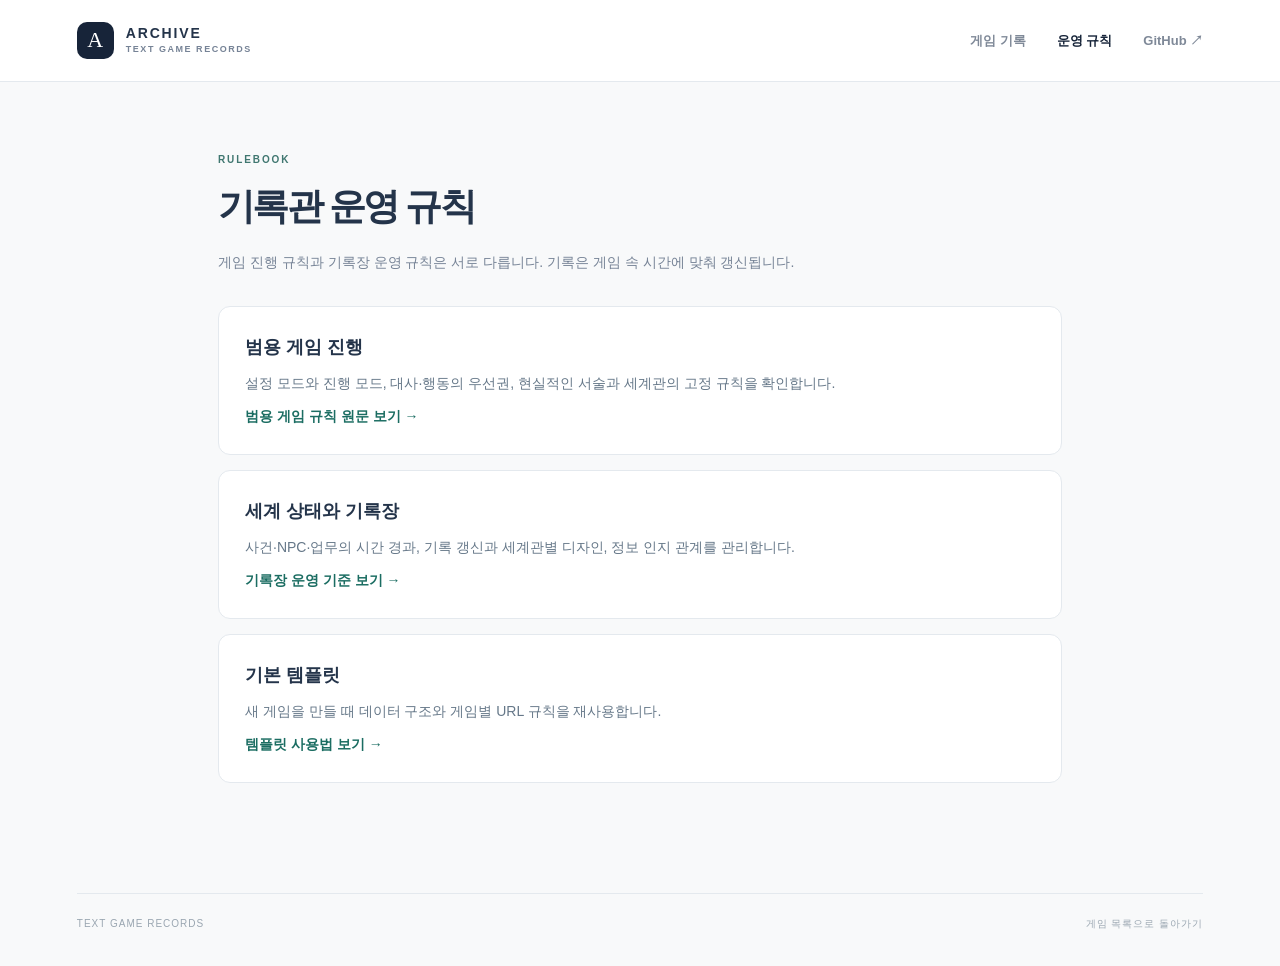
==== rules/index.html @ 8d247412 "Add archive page: rules/index.html" ====
<!doctype html><html lang="ko"><head><meta charset="utf-8"><meta name="viewport" content="width=device-width,initial-scale=1"><title>운영 규칙 | Text Game Records</title><link rel="stylesheet" href="../assets/site.css"></head><body data-page="rules"><div class="site-shell"><header class="site-header"><a class="brand" href="../index.html"><span class="brand-mark">A</span><span><b>ARCHIVE</b><small>TEXT GAME RECORDS</small></span></a><nav class="top-nav"><a href="../index.html">게임 기록</a><a class="active" href="./index.html">운영 규칙</a><a href="https://github.com/tutle0123/text-game-records">GitHub ↗</a></nav></header><main class="rules-main"><span class="section-overline">RULEBOOK</span><h1>기록관 운영 규칙</h1><p class="lede">게임 진행 규칙과 기록장 운영 규칙은 서로 다릅니다. 기록은 게임 속 시간에 맞춰 갱신됩니다.</p><div class="rule-grid"><section class="rule-card"><h2>범용 게임 진행</h2><p>설정 모드와 진행 모드, 대사·행동의 우선권, 현실적인 서술과 세계관의 고정 규칙을 확인합니다.</p><a href="./game-rules.md">범용 게임 규칙 원문 보기 →</a></section><section class="rule-card"><h2>세계 상태와 기록장</h2><p>사건·NPC·업무의 시간 경과, 기록 갱신과 세계관별 디자인, 정보 인지 관계를 관리합니다.</p><a href="./record-system.md">기록장 운영 기준 보기 →</a></section><section class="rule-card"><h2>기본 템플릿</h2><p>새 게임을 만들 때 데이터 구조와 게임별 URL 규칙을 재사용합니다.</p><a href="../templates/README.md">템플릿 사용법 보기 →</a></section></div></main><footer class="site-footer"><span>TEXT GAME RECORDS</span><a href="../index.html">게임 목록으로 돌아가기</a></footer></div></body></html>
---- assets/site.css ----
:root{--navy:#172439;--text:#24344a;--muted:#768396;--line:#e4e9ee;--bg:#f7f8fa;--white:#fff;--accent:#276a64;--sans:"Pretendard","Noto Sans KR","Apple SD Gothic Neo","Malgun Gothic",sans-serif}
*{box-sizing:border-box}html{scroll-behavior:smooth}body{margin:0;font-family:var(--sans);font-size:14px;line-height:1.65;color:var(--text);background:var(--bg);-webkit-font-smoothing:antialiased}a{color:inherit;text-decoration:none}button,input,select{font:inherit}button{cursor:pointer}button:focus-visible,a:focus-visible,input:focus-visible,select:focus-visible,summary:focus-visible{outline:3px solid #74b4a8;outline-offset:3px}
.site-shell{max-width:1440px;margin:auto}.site-header{height:82px;padding:0 clamp(22px,6vw,88px);display:flex;align-items:center;justify-content:space-between;border-bottom:1px solid var(--line);background:white}.brand{display:flex;align-items:center;gap:12px}.brand-mark{display:grid;place-items:center;width:37px;height:37px;border-radius:10px;background:var(--navy);color:#fff;font-family:Georgia,serif;font-size:22px}.brand b{display:block;letter-spacing:.13em;font-size:14px;line-height:1.3}.brand small{display:block;font-size:9px;color:var(--muted);letter-spacing:.17em;font-weight:650}.top-nav{display:flex;align-items:center;gap:31px}.top-nav a{font-size:13px;font-weight:650;color:#7f8998}.top-nav a.active,.top-nav a:hover{color:var(--navy)}
.library{padding:36px clamp(22px,6vw,88px) 85px}.hero{background:#eaf0f3;border-radius:19px;min-height:310px;padding:48px 54px;position:relative;overflow:hidden}.hero-tag,.section-overline{font-size:10px;font-weight:800;letter-spacing:.19em;color:#407770}.tag-dot{display:inline-block;width:7px;height:7px;background:#478678;border-radius:50%;margin-right:8px}.hero h1{font-size:clamp(32px,3.9vw,53px);letter-spacing:-.07em;line-height:1.25;margin:17px 0 14px;font-weight:780}.hero h1 em{color:#597c83;font-style:normal}.hero p{max-width:530px;color:#6a7b89;line-height:1.85;margin:0}.hero-stat{margin-top:26px;display:flex;gap:37px}.hero-stat div{display:flex;align-items:baseline;gap:7px}.hero-stat strong{font-size:22px;color:#21384a}.hero-stat span{font-size:12px;color:#758897}.hero-art{position:absolute;right:7%;top:-26px;width:260px;height:350px;border-radius:140px 140px 0 0;background:linear-gradient(150deg,#273f50,#466675);box-shadow:22px 15px 0 #d8e4e8;transform:rotate(9deg);display:flex;flex-direction:column;justify-content:space-between;padding:70px 36px 52px;color:#c6d6d5;opacity:.95}.hero-art>span:first-child{font:18px Georgia,serif;letter-spacing:.18em}.hero-art>span:nth-child(2){font:bold 39px/1.1 Georgia,serif;letter-spacing:.04em}.hero-art i{height:1px;width:100%;background:#91acb0}
.archive-section{padding-top:60px}.section-top{display:flex;justify-content:space-between;align-items:end;gap:20px}.section-top h2,.bottom-guide h2{font-size:clamp(23px,2.4vw,33px);letter-spacing:-.06em;margin:5px 0 5px}.section-top p{color:var(--muted);margin:0}.collection-count{font-size:12px;color:#76818d}.search-row{display:flex;gap:12px;margin:25px 0 17px}.search-control{flex:1;border:1px solid var(--line);background:white;border-radius:11px;display:flex;align-items:center;gap:12px;padding:0 17px}.search-control span{font-size:26px;color:#9aa8b2;line-height:1}.search-control input{border:0;background:transparent;outline:0;width:100%;min-height:48px;color:var(--text)}.search-row select{background:#fff;border:1px solid var(--line);border-radius:11px;padding:0 17px;color:#576679;min-width:143px}
.world-filters{display:flex;gap:8px;flex-wrap:wrap;margin:16px 0 23px}.filter-btn{border:1px solid var(--line);border-radius:18px;background:white;color:#637182;padding:7px 15px;font-size:12px;font-weight:650}.filter-btn.active{background:var(--navy);border-color:var(--navy);color:white}.world-list{display:grid;gap:20px}.world-group{background:white;border:1px solid var(--line);border-radius:16px;overflow:hidden;box-shadow:0 8px 25px rgba(30,46,61,.025)}.world-heading{display:flex;gap:15px;align-items:center;padding:23px 25px;border-bottom:1px solid #eff1f4}.world-icon{width:50px;height:50px;flex:none;border-radius:12px;background:#e8ece8;color:#405a4c;display:grid;place-items:center;font-size:22px}.world-heading h3{font-size:18px;letter-spacing:-.035em;margin:0}.world-heading p{font-size:12px;color:var(--muted);margin:2px 0 0}.world-badge{margin-left:auto;color:#8b9aa7;font-size:11px}.games-grid{padding:18px;display:grid;grid-template-columns:repeat(2,minmax(0,1fr));gap:13px}.game-card{border:1px solid var(--line);border-radius:12px;padding:20px 20px 16px;display:flex;flex-direction:column;gap:13px;min-height:170px;transition:transform .18s,border-color .18s,box-shadow .18s;background:#fff}.game-card:hover{border-color:#9bb9b1;transform:translateY(-2px);box-shadow:0 10px 30px rgba(30,50,48,.08)}.card-upper{display:flex;justify-content:space-between;align-items:center;gap:8px}.serial{font-size:10px;letter-spacing:.12em;color:#9aa7b5;font-weight:800}.status{font-size:10px;color:#306d5b;background:#e9f4ef;border-radius:18px;padding:3px 10px;font-weight:700}.status.done{color:#5c6775;background:#edf0f4}.game-card h4{font-size:17px;letter-spacing:-.04em;margin:0}.game-card p{font-size:12px;color:#738293;margin:3px 0 0}.card-foot{margin-top:auto;border-top:1px solid #f0f2f3;padding-top:12px;display:flex;justify-content:space-between;gap:8px;font-size:11px;color:#8897a5}.card-foot b{color:#477467}.empty-state{background:white;border:1px dashed #cdd6df;color:#8291a0;border-radius:13px;padding:38px;text-align:center}
.bottom-guide{margin-top:64px;padding:35px 38px;border-radius:16px;background:#e9efed;display:grid;grid-template-columns:1.15fr 1fr;gap:10px 45px}.bottom-guide h2{font-size:25px}.bottom-guide p{margin:26px 0 0;color:#697d79}.bottom-guide a{grid-column:2;font-size:12px;font-weight:700;color:#22695d}.site-footer{margin:0 clamp(22px,6vw,88px);border-top:1px solid var(--line);padding:22px 0 34px;display:flex;justify-content:space-between;font-size:10px;color:#9aa6b1;letter-spacing:.1em}
body[data-page=rules]{background:#f8f9fa}.rules-main{max-width:900px;padding:65px 28px 110px;margin:auto}.rules-main h1{font-size:37px;letter-spacing:-.07em;margin:6px 0}.rules-main .lede{color:var(--muted);margin-bottom:32px}.rule-grid{display:grid;gap:15px}.rule-card{background:white;border:1px solid var(--line);border-radius:12px;padding:26px}.rule-card h2{font-size:18px;margin:0 0 9px}.rule-card p{color:#667889;margin:0 0 10px}.rule-card a{color:#1b6d62;font-weight:700}
body[data-page=game]{background:#d9d7ce;color:#30372d}.dossier-shell{min-height:100vh}.dossier-topbar{height:71px;background:#1c2a28;color:#e9eadd;padding:0 clamp(20px,5vw,76px);display:flex;align-items:center;justify-content:space-between;gap:16px}.dossier-topbar .back{font-size:12px;font-weight:650;color:#d6ded4}.dossier-topbar .doc-no{font-size:10px;letter-spacing:.16em;color:#acb9a9}.dossier-area{max-width:1220px;margin:0 auto;padding:40px 24px 90px;display:grid;grid-template-columns:220px minmax(0,1fr);gap:25px}.dossier-side{position:sticky;top:25px;align-self:start;background:#26362f;color:#f0eee3;border-radius:4px;padding:29px 19px;box-shadow:0 12px 30px #2229}.seal{border:1px solid #6f8a71;width:64px;height:64px;border-radius:50%;display:grid;place-items:center;margin-bottom:19px;font-size:24px;color:#b5c3a9;font-family:Georgia,serif}.dossier-side h2{font-size:13px;letter-spacing:.05em;margin:0 0 4px}.dossier-side p{font-size:10px;letter-spacing:.14em;color:#a4b4a5;margin:0 0 22px}.dossier-nav{display:grid;gap:5px}.dossier-nav a{font-size:12px;padding:10px 12px;color:#cad3c9;border-radius:3px}.dossier-nav a:hover,.dossier-nav a.active{background:#435546;color:white}.dossier-side-foot{margin-top:24px;border-top:1px solid #536254;padding-top:20px;color:#aebcb0;font-size:10px;line-height:1.9}
.dossier-paper{background:#f4efdf;border:1px solid #d4cbb8;box-shadow:0 20px 45px #3b352829;padding:clamp(25px,4.5vw,55px);min-width:0}.dossier-header{display:flex;justify-content:space-between;align-items:start;gap:20px;padding-bottom:23px;border-bottom:3px double #b9ae98}.dossier-eyebrow{font-size:11px;color:#6e7661;letter-spacing:.11em;font-weight:800}.dossier-header h1{font-size:clamp(29px,3.8vw,43px);line-height:1.32;letter-spacing:-.07em;margin:9px 0}.dossier-header p{margin:0;font-size:13px;color:#6c7365}.stamp{border:3px double #a74d45;color:#a74d45;transform:rotate(-9deg);font-size:15px;font-weight:900;letter-spacing:.14em;padding:9px 12px;white-space:nowrap;margin:24px 5px 0 0}.dossier-sub{display:flex;gap:12px;justify-content:space-between;flex-wrap:wrap;padding:18px 0;font-size:11px;color:#747664;border-bottom:1px solid #c9c0aa}.dossier-section{padding-top:32px;scroll-margin-top:20px}.dossier-section h2{margin:0 0 15px;display:flex;align-items:center;gap:10px;font-size:21px;letter-spacing:-.045em}.dossier-section h2:before{content:"";display:block;width:5px;height:19px;background:#82584d}.dossier-section .desc{font-size:12px;color:#777968;margin-top:-10px;margin-bottom:17px}.brief{background:#e8e0cd;border-left:3px solid #536954;padding:23px 25px}.brief .scene-title{font-size:18px;font-weight:800;margin:3px 0 8px}.brief p{margin:5px 0;white-space:pre-line}.facts-grid{display:grid;grid-template-columns:repeat(2,1fr);gap:11px}.fact-card,.person-card,.case-card,.record-entry{border:1px solid #d6cdbc;background:#faf6e9;padding:16px 18px}.fact-label{display:block;font-size:10px;color:#8e8b7a;letter-spacing:.08em;margin-bottom:5px;font-weight:750}.fact-value{font-size:13px;white-space:pre-line}.person-grid{display:grid;grid-template-columns:repeat(2,1fr);gap:11px}.person-card h3{margin:0 0 4px;font-size:15px}.person-card small{color:#777667}.person-card p{color:#4d5449;font-size:12px;margin:10px 0 0}.case-stack,.timeline{display:grid;gap:10px}.case-card{display:grid;gap:8px}.case-card .case-head{display:flex;justify-content:space-between;gap:12px;align-items:start}.case-card strong{font-size:14px}.case-card .pill{font-size:10px;border:1px solid #aa967b;padding:2px 7px;color:#796a58;white-space:nowrap}.case-card p{margin:0;font-size:12px}.case-card small{font-size:11px;color:#7a7c6c}.record-entry{display:flex;gap:17px}.record-entry time{min-width:110px;font-size:11px;color:#7c806e;font-weight:750}.record-entry h3{font-size:13px;margin:0 0 5px}.record-entry p{font-size:12px;color:#5b6153;margin:0;white-space:pre-line}.dossier-empty{font-size:12px;color:#7a806e;background:#eae4d3;padding:15px}.secret-details{border:1px solid #bbac94;background:#e9e0cd}.secret-details summary{cursor:pointer;padding:17px 19px;font-weight:750;font-size:13px}.secret-details[open] summary{border-bottom:1px solid #cabca6}.secret-body{padding:15px 19px;font-size:12px;white-space:pre-line;color:#596052}.dossier-footer{margin-top:46px;border-top:1px solid #bfb5a0;padding-top:16px;display:flex;justify-content:space-between;color:#888775;font-size:10px}.dossier-link{color:#4a6b5c;text-decoration:underline}
@media(max-width:900px){.hero-art{right:-78px;opacity:.24}.dossier-area{grid-template-columns:1fr;padding:20px 15px 60px}.dossier-side{position:static;display:flex;flex-wrap:wrap;align-items:center;gap:12px;padding:15px}.dossier-side .seal,.dossier-side h2,.dossier-side p,.dossier-side-foot{display:none}.dossier-nav{display:flex;overflow:auto;gap:3px;width:100%}.dossier-nav a{white-space:nowrap}.bottom-guide{grid-template-columns:1fr}.bottom-guide p{margin:0}.bottom-guide a{grid-column:1}}
@media(max-width:640px){.site-header{height:67px}.top-nav{gap:14px}.top-nav a{font-size:11px}.top-nav a:last-child{display:none}.hero{padding:34px 23px;min-height:300px}.hero p{font-size:13px}.hero-stat{gap:20px}.library{padding-top:22px}.archive-section{padding-top:44px}.search-row{flex-wrap:wrap}.search-row select{width:100%;min-height:44px}.section-top{align-items:start}.games-grid,.facts-grid,.person-grid{grid-template-columns:1fr}.world-heading{padding:17px}.world-badge{display:none}.games-grid{padding:12px}.dossier-paper{padding:23px 18px}.dossier-header{flex-wrap:wrap}.stamp{margin:0;font-size:12px}.record-entry{display:block}.record-entry time{display:block;margin-bottom:6px}.site-footer{display:block}.site-footer span{display:block;margin:4px 0}}
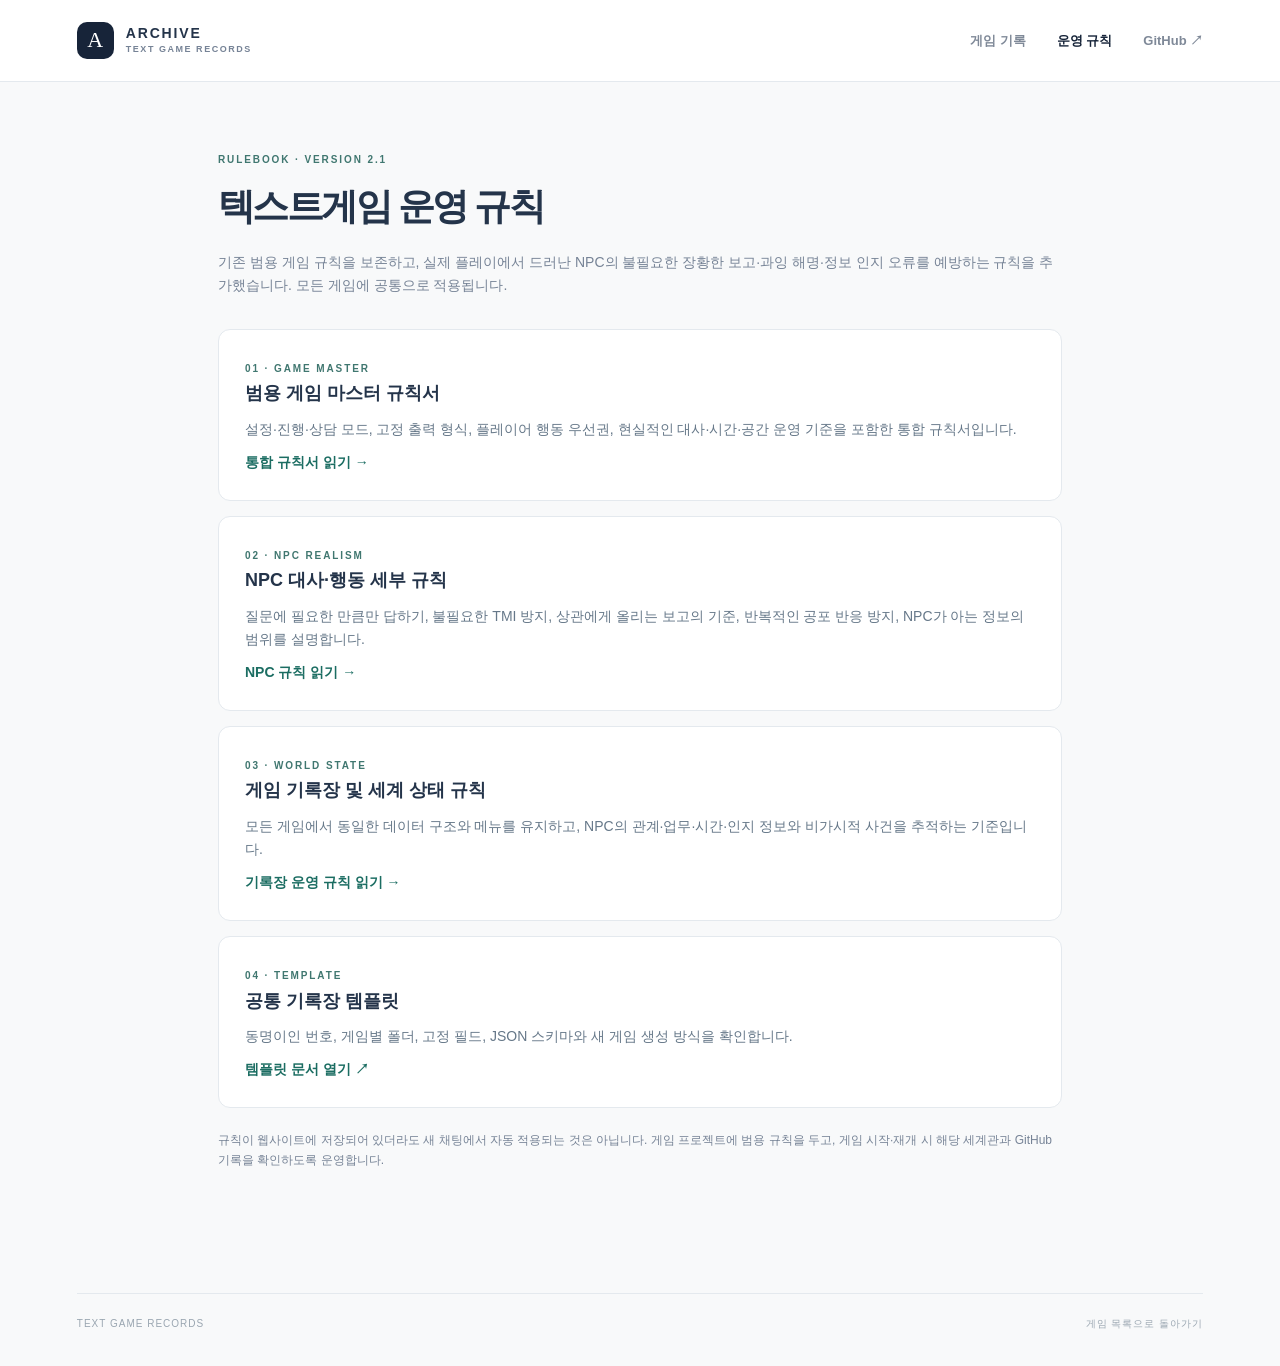
==== commit 74f68ca6: "Publish complete master, NPC realism, and record-system rulebooks on archive site" ====
--- a/rules/index.html
+++ b/rules/index.html
@@ -1 +1 @@
-<!doctype html><html lang="ko"><head><meta charset="utf-8"><meta name="viewport" content="width=device-width,initial-scale=1"><title>운영 규칙 | Text Game Records</title><link rel="stylesheet" href="../assets/site.css"></head><body data-page="rules"><div class="site-shell"><header class="site-header"><a class="brand" href="../index.html"><span class="brand-mark">A</span><span><b>ARCHIVE</b><small>TEXT GAME RECORDS</small></span></a><nav class="top-nav"><a href="../index.html">게임 기록</a><a class="active" href="./index.html">운영 규칙</a><a href="https://github.com/tutle0123/text-game-records">GitHub ↗</a></nav></header><main class="rules-main"><span class="section-overline">RULEBOOK</span><h1>기록관 운영 규칙</h1><p class="lede">게임 진행 규칙과 기록장 운영 규칙은 서로 다릅니다. 기록은 게임 속 시간에 맞춰 갱신됩니다.</p><div class="rule-grid"><section class="rule-card"><h2>범용 게임 진행</h2><p>설정 모드와 진행 모드, 대사·행동의 우선권, 현실적인 서술과 세계관의 고정 규칙을 확인합니다.</p><a href="./game-rules.md">범용 게임 규칙 원문 보기 →</a></section><section class="rule-card"><h2>세계 상태와 기록장</h2><p>사건·NPC·업무의 시간 경과, 기록 갱신과 세계관별 디자인, 정보 인지 관계를 관리합니다.</p><a href="./record-system.md">기록장 운영 기준 보기 →</a></section><section class="rule-card"><h2>기본 템플릿</h2><p>새 게임을 만들 때 데이터 구조와 게임별 URL 규칙을 재사용합니다.</p><a href="../templates/README.md">템플릿 사용법 보기 →</a></section></div></main><footer class="site-footer"><span>TEXT GAME RECORDS</span><a href="../index.html">게임 목록으로 돌아가기</a></footer></div></body></html>+<!doctype html><html lang="ko"><head><meta charset="utf-8"><meta name="viewport" content="width=device-width,initial-scale=1"><title>운영 규칙 | Text Game Records</title><link rel="stylesheet" href="../assets/site.css"></head><body data-page="rules"><div class="site-shell"><header class="site-header"><a class="brand" href="../index.html"><span class="brand-mark">A</span><span><b>ARCHIVE</b><small>TEXT GAME RECORDS</small></span></a><nav class="top-nav"><a href="../index.html">게임 기록</a><a class="active" href="./index.html">운영 규칙</a><a href="https://github.com/tutle0123/text-game-records" target="_blank" rel="noopener noreferrer">GitHub ↗</a></nav></header><main class="rules-main"><span class="section-overline">RULEBOOK · VERSION 2.1</span><h1>텍스트게임 운영 규칙</h1><p class="lede">기존 범용 게임 규칙을 보존하고, 실제 플레이에서 드러난 NPC의 불필요한 장황한 보고·과잉 해명·정보 인지 오류를 예방하는 규칙을 추가했습니다. 모든 게임에 공통으로 적용됩니다.</p><div class="rule-grid"><section class="rule-card"><span class="section-overline">01 · GAME MASTER</span><h2>범용 게임 마스터 규칙서</h2><p>설정·진행·상담 모드, 고정 출력 형식, 플레이어 행동 우선권, 현실적인 대사·시간·공간 운영 기준을 포함한 통합 규칙서입니다.</p><a href="./reader.html?doc=game-rules">통합 규칙서 읽기 →</a></section><section class="rule-card"><span class="section-overline">02 · NPC REALISM</span><h2>NPC 대사·행동 세부 규칙</h2><p>질문에 필요한 만큼만 답하기, 불필요한 TMI 방지, 상관에게 올리는 보고의 기준, 반복적인 공포 반응 방지, NPC가 아는 정보의 범위를 설명합니다.</p><a href="./reader.html?doc=npc-interaction">NPC 규칙 읽기 →</a></section><section class="rule-card"><span class="section-overline">03 · WORLD STATE</span><h2>게임 기록장 및 세계 상태 규칙</h2><p>모든 게임에서 동일한 데이터 구조와 메뉴를 유지하고, NPC의 관계·업무·시간·인지 정보와 비가시적 사건을 추적하는 기준입니다.</p><a href="./reader.html?doc=record-system">기록장 운영 규칙 읽기 →</a></section><section class="rule-card"><span class="section-overline">04 · TEMPLATE</span><h2>공통 기록장 템플릿</h2><p>동명이인 번호, 게임별 폴더, 고정 필드, JSON 스키마와 새 게임 생성 방식을 확인합니다.</p><a href="https://github.com/tutle0123/text-game-records/blob/main/templates/README.md" target="_blank" rel="noopener noreferrer">템플릿 문서 열기 ↗</a></section></div><p style="margin-top:23px;color:#768396;font-size:12px">규칙이 웹사이트에 저장되어 있더라도 새 채팅에서 자동 적용되는 것은 아닙니다. 게임 프로젝트에 범용 규칙을 두고, 게임 시작·재개 시 해당 세계관과 GitHub 기록을 확인하도록 운영합니다.</p></main><footer class="site-footer"><span>TEXT GAME RECORDS</span><a href="../index.html">게임 목록으로 돌아가기</a></footer></div></body></html>
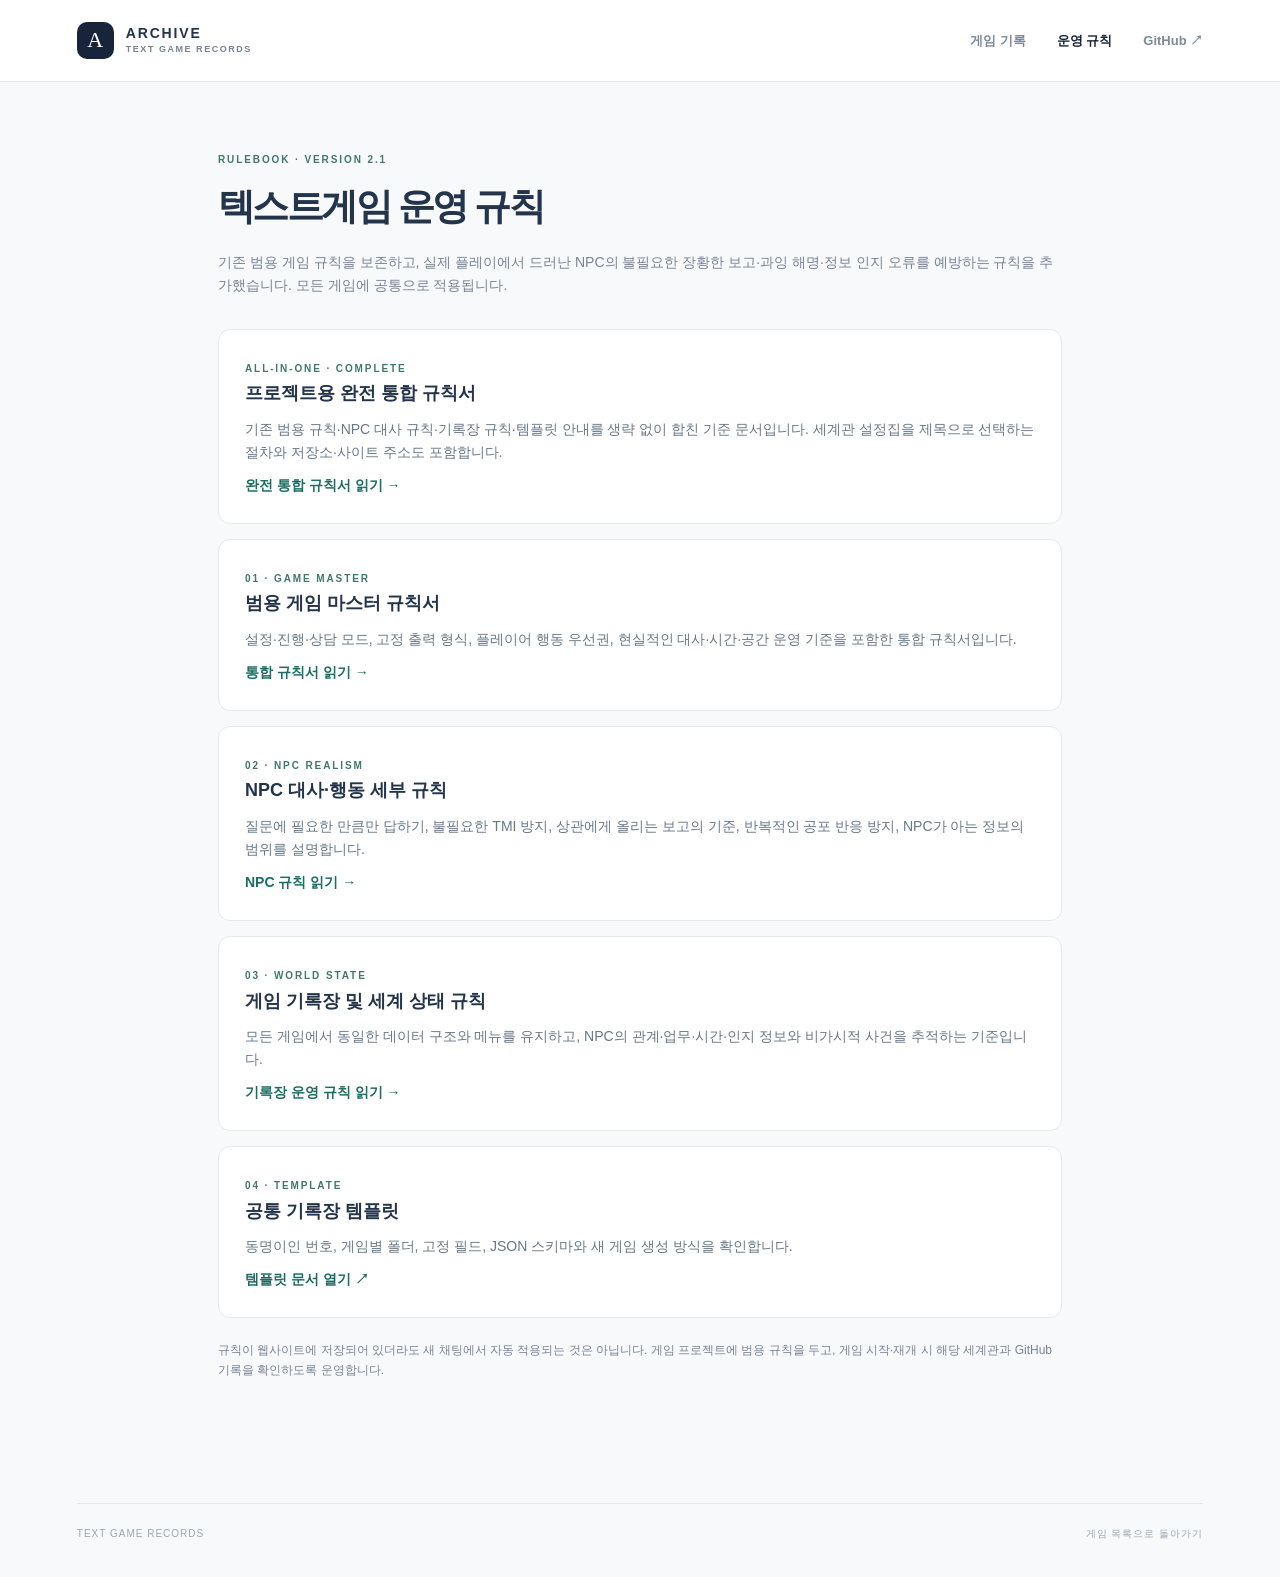
==== commit 21dc697b: "Feature one-file integrated rulebook on rules homepage" ====
--- a/rules/index.html
+++ b/rules/index.html
@@ -1 +1 @@
-<!doctype html><html lang="ko"><head><meta charset="utf-8"><meta name="viewport" content="width=device-width,initial-scale=1"><title>운영 규칙 | Text Game Records</title><link rel="stylesheet" href="../assets/site.css"></head><body data-page="rules"><div class="site-shell"><header class="site-header"><a class="brand" href="../index.html"><span class="brand-mark">A</span><span><b>ARCHIVE</b><small>TEXT GAME RECORDS</small></span></a><nav class="top-nav"><a href="../index.html">게임 기록</a><a class="active" href="./index.html">운영 규칙</a><a href="https://github.com/tutle0123/text-game-records" target="_blank" rel="noopener noreferrer">GitHub ↗</a></nav></header><main class="rules-main"><span class="section-overline">RULEBOOK · VERSION 2.1</span><h1>텍스트게임 운영 규칙</h1><p class="lede">기존 범용 게임 규칙을 보존하고, 실제 플레이에서 드러난 NPC의 불필요한 장황한 보고·과잉 해명·정보 인지 오류를 예방하는 규칙을 추가했습니다. 모든 게임에 공통으로 적용됩니다.</p><div class="rule-grid"><section class="rule-card"><span class="section-overline">01 · GAME MASTER</span><h2>범용 게임 마스터 규칙서</h2><p>설정·진행·상담 모드, 고정 출력 형식, 플레이어 행동 우선권, 현실적인 대사·시간·공간 운영 기준을 포함한 통합 규칙서입니다.</p><a href="./reader.html?doc=game-rules">통합 규칙서 읽기 →</a></section><section class="rule-card"><span class="section-overline">02 · NPC REALISM</span><h2>NPC 대사·행동 세부 규칙</h2><p>질문에 필요한 만큼만 답하기, 불필요한 TMI 방지, 상관에게 올리는 보고의 기준, 반복적인 공포 반응 방지, NPC가 아는 정보의 범위를 설명합니다.</p><a href="./reader.html?doc=npc-interaction">NPC 규칙 읽기 →</a></section><section class="rule-card"><span class="section-overline">03 · WORLD STATE</span><h2>게임 기록장 및 세계 상태 규칙</h2><p>모든 게임에서 동일한 데이터 구조와 메뉴를 유지하고, NPC의 관계·업무·시간·인지 정보와 비가시적 사건을 추적하는 기준입니다.</p><a href="./reader.html?doc=record-system">기록장 운영 규칙 읽기 →</a></section><section class="rule-card"><span class="section-overline">04 · TEMPLATE</span><h2>공통 기록장 템플릿</h2><p>동명이인 번호, 게임별 폴더, 고정 필드, JSON 스키마와 새 게임 생성 방식을 확인합니다.</p><a href="https://github.com/tutle0123/text-game-records/blob/main/templates/README.md" target="_blank" rel="noopener noreferrer">템플릿 문서 열기 ↗</a></section></div><p style="margin-top:23px;color:#768396;font-size:12px">규칙이 웹사이트에 저장되어 있더라도 새 채팅에서 자동 적용되는 것은 아닙니다. 게임 프로젝트에 범용 규칙을 두고, 게임 시작·재개 시 해당 세계관과 GitHub 기록을 확인하도록 운영합니다.</p></main><footer class="site-footer"><span>TEXT GAME RECORDS</span><a href="../index.html">게임 목록으로 돌아가기</a></footer></div></body></html>+<!doctype html><html lang="ko"><head><meta charset="utf-8"><meta name="viewport" content="width=device-width,initial-scale=1"><title>운영 규칙 | Text Game Records</title><link rel="stylesheet" href="../assets/site.css"></head><body data-page="rules"><div class="site-shell"><header class="site-header"><a class="brand" href="../index.html"><span class="brand-mark">A</span><span><b>ARCHIVE</b><small>TEXT GAME RECORDS</small></span></a><nav class="top-nav"><a href="../index.html">게임 기록</a><a class="active" href="./index.html">운영 규칙</a><a href="https://github.com/tutle0123/text-game-records" target="_blank" rel="noopener noreferrer">GitHub ↗</a></nav></header><main class="rules-main"><span class="section-overline">RULEBOOK · VERSION 2.1</span><h1>텍스트게임 운영 규칙</h1><p class="lede">기존 범용 게임 규칙을 보존하고, 실제 플레이에서 드러난 NPC의 불필요한 장황한 보고·과잉 해명·정보 인지 오류를 예방하는 규칙을 추가했습니다. 모든 게임에 공통으로 적용됩니다.</p><div class="rule-grid"><section class="rule-card"><span class="section-overline">ALL-IN-ONE · COMPLETE</span><h2>프로젝트용 완전 통합 규칙서</h2><p>기존 범용 규칙·NPC 대사 규칙·기록장 규칙·템플릿 안내를 생략 없이 합친 기준 문서입니다. 세계관 설정집을 제목으로 선택하는 절차와 저장소·사이트 주소도 포함합니다.</p><a href="./reader.html?doc=complete-rulebook">완전 통합 규칙서 읽기 →</a></section><section class="rule-card"><span class="section-overline">01 · GAME MASTER</span><h2>범용 게임 마스터 규칙서</h2><p>설정·진행·상담 모드, 고정 출력 형식, 플레이어 행동 우선권, 현실적인 대사·시간·공간 운영 기준을 포함한 통합 규칙서입니다.</p><a href="./reader.html?doc=game-rules">통합 규칙서 읽기 →</a></section><section class="rule-card"><span class="section-overline">02 · NPC REALISM</span><h2>NPC 대사·행동 세부 규칙</h2><p>질문에 필요한 만큼만 답하기, 불필요한 TMI 방지, 상관에게 올리는 보고의 기준, 반복적인 공포 반응 방지, NPC가 아는 정보의 범위를 설명합니다.</p><a href="./reader.html?doc=npc-interaction">NPC 규칙 읽기 →</a></section><section class="rule-card"><span class="section-overline">03 · WORLD STATE</span><h2>게임 기록장 및 세계 상태 규칙</h2><p>모든 게임에서 동일한 데이터 구조와 메뉴를 유지하고, NPC의 관계·업무·시간·인지 정보와 비가시적 사건을 추적하는 기준입니다.</p><a href="./reader.html?doc=record-system">기록장 운영 규칙 읽기 →</a></section><section class="rule-card"><span class="section-overline">04 · TEMPLATE</span><h2>공통 기록장 템플릿</h2><p>동명이인 번호, 게임별 폴더, 고정 필드, JSON 스키마와 새 게임 생성 방식을 확인합니다.</p><a href="https://github.com/tutle0123/text-game-records/blob/main/templates/README.md" target="_blank" rel="noopener noreferrer">템플릿 문서 열기 ↗</a></section></div><p style="margin-top:23px;color:#768396;font-size:12px">규칙이 웹사이트에 저장되어 있더라도 새 채팅에서 자동 적용되는 것은 아닙니다. 게임 프로젝트에 범용 규칙을 두고, 게임 시작·재개 시 해당 세계관과 GitHub 기록을 확인하도록 운영합니다.</p></main><footer class="site-footer"><span>TEXT GAME RECORDS</span><a href="../index.html">게임 목록으로 돌아가기</a></footer></div></body></html>
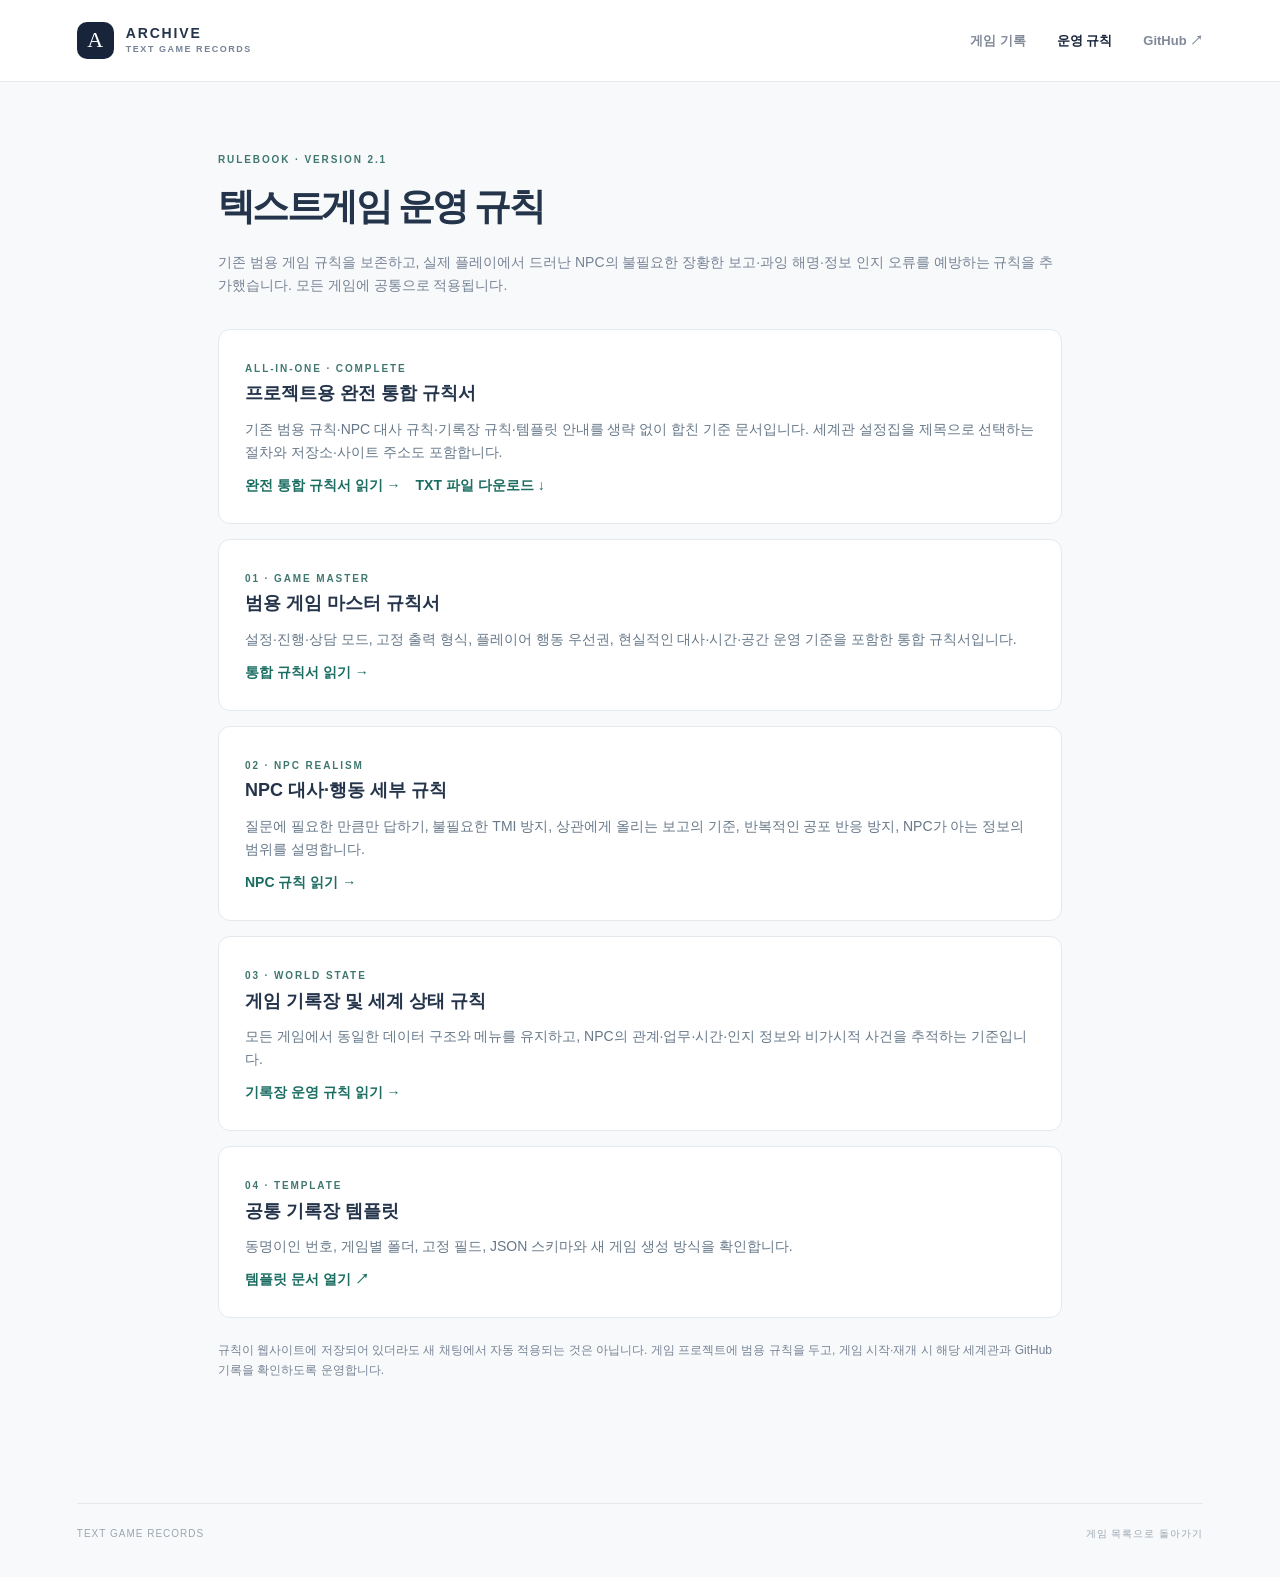
==== commit 4f00ee9a: "Show a direct TXT download on rulebook homepage" ====
--- a/rules/index.html
+++ b/rules/index.html
@@ -1 +1 @@
-<!doctype html><html lang="ko"><head><meta charset="utf-8"><meta name="viewport" content="width=device-width,initial-scale=1"><title>운영 규칙 | Text Game Records</title><link rel="stylesheet" href="../assets/site.css"></head><body data-page="rules"><div class="site-shell"><header class="site-header"><a class="brand" href="../index.html"><span class="brand-mark">A</span><span><b>ARCHIVE</b><small>TEXT GAME RECORDS</small></span></a><nav class="top-nav"><a href="../index.html">게임 기록</a><a class="active" href="./index.html">운영 규칙</a><a href="https://github.com/tutle0123/text-game-records" target="_blank" rel="noopener noreferrer">GitHub ↗</a></nav></header><main class="rules-main"><span class="section-overline">RULEBOOK · VERSION 2.1</span><h1>텍스트게임 운영 규칙</h1><p class="lede">기존 범용 게임 규칙을 보존하고, 실제 플레이에서 드러난 NPC의 불필요한 장황한 보고·과잉 해명·정보 인지 오류를 예방하는 규칙을 추가했습니다. 모든 게임에 공통으로 적용됩니다.</p><div class="rule-grid"><section class="rule-card"><span class="section-overline">ALL-IN-ONE · COMPLETE</span><h2>프로젝트용 완전 통합 규칙서</h2><p>기존 범용 규칙·NPC 대사 규칙·기록장 규칙·템플릿 안내를 생략 없이 합친 기준 문서입니다. 세계관 설정집을 제목으로 선택하는 절차와 저장소·사이트 주소도 포함합니다.</p><a href="./reader.html?doc=complete-rulebook">완전 통합 규칙서 읽기 →</a></section><section class="rule-card"><span class="section-overline">01 · GAME MASTER</span><h2>범용 게임 마스터 규칙서</h2><p>설정·진행·상담 모드, 고정 출력 형식, 플레이어 행동 우선권, 현실적인 대사·시간·공간 운영 기준을 포함한 통합 규칙서입니다.</p><a href="./reader.html?doc=game-rules">통합 규칙서 읽기 →</a></section><section class="rule-card"><span class="section-overline">02 · NPC REALISM</span><h2>NPC 대사·행동 세부 규칙</h2><p>질문에 필요한 만큼만 답하기, 불필요한 TMI 방지, 상관에게 올리는 보고의 기준, 반복적인 공포 반응 방지, NPC가 아는 정보의 범위를 설명합니다.</p><a href="./reader.html?doc=npc-interaction">NPC 규칙 읽기 →</a></section><section class="rule-card"><span class="section-overline">03 · WORLD STATE</span><h2>게임 기록장 및 세계 상태 규칙</h2><p>모든 게임에서 동일한 데이터 구조와 메뉴를 유지하고, NPC의 관계·업무·시간·인지 정보와 비가시적 사건을 추적하는 기준입니다.</p><a href="./reader.html?doc=record-system">기록장 운영 규칙 읽기 →</a></section><section class="rule-card"><span class="section-overline">04 · TEMPLATE</span><h2>공통 기록장 템플릿</h2><p>동명이인 번호, 게임별 폴더, 고정 필드, JSON 스키마와 새 게임 생성 방식을 확인합니다.</p><a href="https://github.com/tutle0123/text-game-records/blob/main/templates/README.md" target="_blank" rel="noopener noreferrer">템플릿 문서 열기 ↗</a></section></div><p style="margin-top:23px;color:#768396;font-size:12px">규칙이 웹사이트에 저장되어 있더라도 새 채팅에서 자동 적용되는 것은 아닙니다. 게임 프로젝트에 범용 규칙을 두고, 게임 시작·재개 시 해당 세계관과 GitHub 기록을 확인하도록 운영합니다.</p></main><footer class="site-footer"><span>TEXT GAME RECORDS</span><a href="../index.html">게임 목록으로 돌아가기</a></footer></div></body></html>+<!doctype html><html lang="ko"><head><meta charset="utf-8"><meta name="viewport" content="width=device-width,initial-scale=1"><title>운영 규칙 | Text Game Records</title><link rel="stylesheet" href="../assets/site.css"></head><body data-page="rules"><div class="site-shell"><header class="site-header"><a class="brand" href="../index.html"><span class="brand-mark">A</span><span><b>ARCHIVE</b><small>TEXT GAME RECORDS</small></span></a><nav class="top-nav"><a href="../index.html">게임 기록</a><a class="active" href="./index.html">운영 규칙</a><a href="https://github.com/tutle0123/text-game-records" target="_blank" rel="noopener noreferrer">GitHub ↗</a></nav></header><main class="rules-main"><span class="section-overline">RULEBOOK · VERSION 2.1</span><h1>텍스트게임 운영 규칙</h1><p class="lede">기존 범용 게임 규칙을 보존하고, 실제 플레이에서 드러난 NPC의 불필요한 장황한 보고·과잉 해명·정보 인지 오류를 예방하는 규칙을 추가했습니다. 모든 게임에 공통으로 적용됩니다.</p><div class="rule-grid"><section class="rule-card"><span class="section-overline">ALL-IN-ONE · COMPLETE</span><h2>프로젝트용 완전 통합 규칙서</h2><p>기존 범용 규칙·NPC 대사 규칙·기록장 규칙·템플릿 안내를 생략 없이 합친 기준 문서입니다. 세계관 설정집을 제목으로 선택하는 절차와 저장소·사이트 주소도 포함합니다.</p><a href="./reader.html?doc=complete-rulebook">완전 통합 규칙서 읽기 →</a><a href="./complete-rulebook.txt" download="범용_텍스트게임_최종통합규칙서.txt" style="display:inline-block;margin-left:15px">TXT 파일 다운로드 ↓</a></section><section class="rule-card"><span class="section-overline">01 · GAME MASTER</span><h2>범용 게임 마스터 규칙서</h2><p>설정·진행·상담 모드, 고정 출력 형식, 플레이어 행동 우선권, 현실적인 대사·시간·공간 운영 기준을 포함한 통합 규칙서입니다.</p><a href="./reader.html?doc=game-rules">통합 규칙서 읽기 →</a></section><section class="rule-card"><span class="section-overline">02 · NPC REALISM</span><h2>NPC 대사·행동 세부 규칙</h2><p>질문에 필요한 만큼만 답하기, 불필요한 TMI 방지, 상관에게 올리는 보고의 기준, 반복적인 공포 반응 방지, NPC가 아는 정보의 범위를 설명합니다.</p><a href="./reader.html?doc=npc-interaction">NPC 규칙 읽기 →</a></section><section class="rule-card"><span class="section-overline">03 · WORLD STATE</span><h2>게임 기록장 및 세계 상태 규칙</h2><p>모든 게임에서 동일한 데이터 구조와 메뉴를 유지하고, NPC의 관계·업무·시간·인지 정보와 비가시적 사건을 추적하는 기준입니다.</p><a href="./reader.html?doc=record-system">기록장 운영 규칙 읽기 →</a></section><section class="rule-card"><span class="section-overline">04 · TEMPLATE</span><h2>공통 기록장 템플릿</h2><p>동명이인 번호, 게임별 폴더, 고정 필드, JSON 스키마와 새 게임 생성 방식을 확인합니다.</p><a href="https://github.com/tutle0123/text-game-records/blob/main/templates/README.md" target="_blank" rel="noopener noreferrer">템플릿 문서 열기 ↗</a></section></div><p style="margin-top:23px;color:#768396;font-size:12px">규칙이 웹사이트에 저장되어 있더라도 새 채팅에서 자동 적용되는 것은 아닙니다. 게임 프로젝트에 범용 규칙을 두고, 게임 시작·재개 시 해당 세계관과 GitHub 기록을 확인하도록 운영합니다.</p></main><footer class="site-footer"><span>TEXT GAME RECORDS</span><a href="../index.html">게임 목록으로 돌아가기</a></footer></div></body></html>
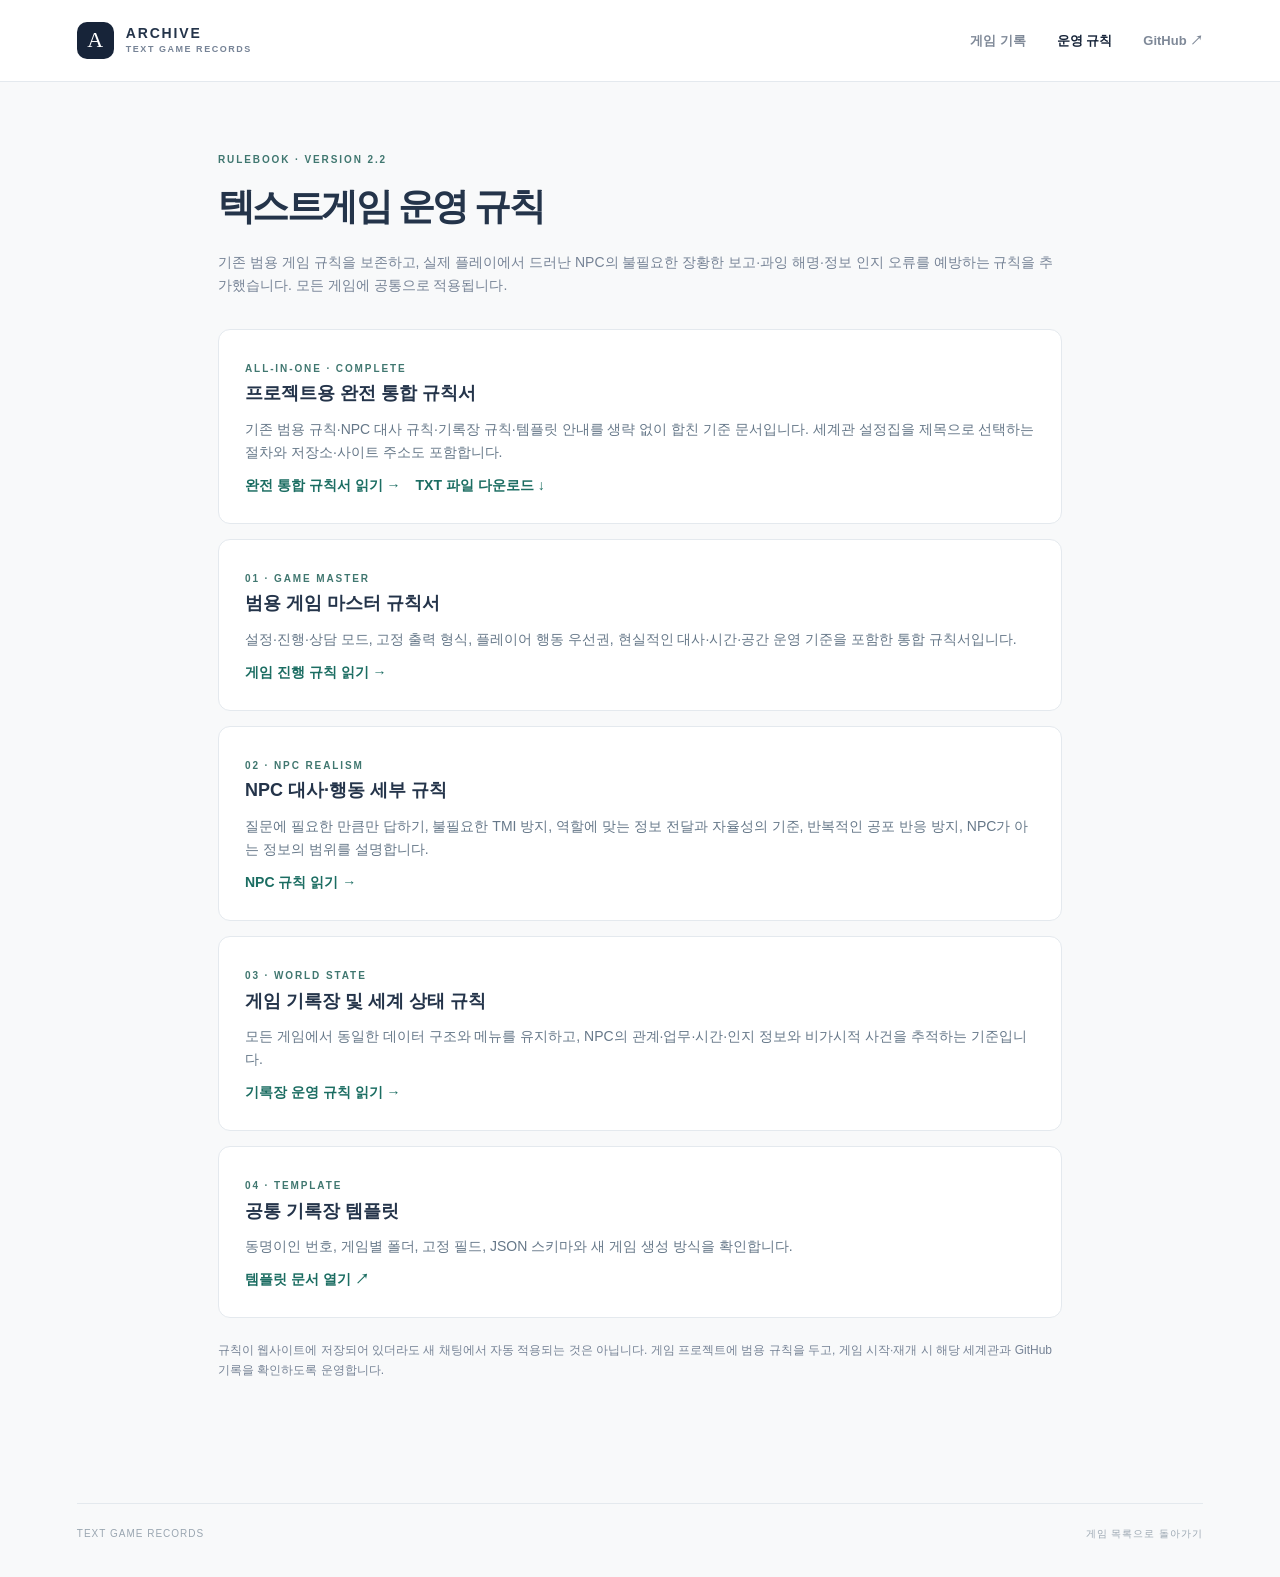
==== commit 0015c5f7: "Synchronize rules homepage with neutral universal terminology" ====
--- a/rules/index.html
+++ b/rules/index.html
@@ -1 +1 @@
-<!doctype html><html lang="ko"><head><meta charset="utf-8"><meta name="viewport" content="width=device-width,initial-scale=1"><title>운영 규칙 | Text Game Records</title><link rel="stylesheet" href="../assets/site.css"></head><body data-page="rules"><div class="site-shell"><header class="site-header"><a class="brand" href="../index.html"><span class="brand-mark">A</span><span><b>ARCHIVE</b><small>TEXT GAME RECORDS</small></span></a><nav class="top-nav"><a href="../index.html">게임 기록</a><a class="active" href="./index.html">운영 규칙</a><a href="https://github.com/tutle0123/text-game-records" target="_blank" rel="noopener noreferrer">GitHub ↗</a></nav></header><main class="rules-main"><span class="section-overline">RULEBOOK · VERSION 2.1</span><h1>텍스트게임 운영 규칙</h1><p class="lede">기존 범용 게임 규칙을 보존하고, 실제 플레이에서 드러난 NPC의 불필요한 장황한 보고·과잉 해명·정보 인지 오류를 예방하는 규칙을 추가했습니다. 모든 게임에 공통으로 적용됩니다.</p><div class="rule-grid"><section class="rule-card"><span class="section-overline">ALL-IN-ONE · COMPLETE</span><h2>프로젝트용 완전 통합 규칙서</h2><p>기존 범용 규칙·NPC 대사 규칙·기록장 규칙·템플릿 안내를 생략 없이 합친 기준 문서입니다. 세계관 설정집을 제목으로 선택하는 절차와 저장소·사이트 주소도 포함합니다.</p><a href="./reader.html?doc=complete-rulebook">완전 통합 규칙서 읽기 →</a><a href="./complete-rulebook.txt" download="범용_텍스트게임_최종통합규칙서.txt" style="display:inline-block;margin-left:15px">TXT 파일 다운로드 ↓</a></section><section class="rule-card"><span class="section-overline">01 · GAME MASTER</span><h2>범용 게임 마스터 규칙서</h2><p>설정·진행·상담 모드, 고정 출력 형식, 플레이어 행동 우선권, 현실적인 대사·시간·공간 운영 기준을 포함한 통합 규칙서입니다.</p><a href="./reader.html?doc=game-rules">통합 규칙서 읽기 →</a></section><section class="rule-card"><span class="section-overline">02 · NPC REALISM</span><h2>NPC 대사·행동 세부 규칙</h2><p>질문에 필요한 만큼만 답하기, 불필요한 TMI 방지, 상관에게 올리는 보고의 기준, 반복적인 공포 반응 방지, NPC가 아는 정보의 범위를 설명합니다.</p><a href="./reader.html?doc=npc-interaction">NPC 규칙 읽기 →</a></section><section class="rule-card"><span class="section-overline">03 · WORLD STATE</span><h2>게임 기록장 및 세계 상태 규칙</h2><p>모든 게임에서 동일한 데이터 구조와 메뉴를 유지하고, NPC의 관계·업무·시간·인지 정보와 비가시적 사건을 추적하는 기준입니다.</p><a href="./reader.html?doc=record-system">기록장 운영 규칙 읽기 →</a></section><section class="rule-card"><span class="section-overline">04 · TEMPLATE</span><h2>공통 기록장 템플릿</h2><p>동명이인 번호, 게임별 폴더, 고정 필드, JSON 스키마와 새 게임 생성 방식을 확인합니다.</p><a href="https://github.com/tutle0123/text-game-records/blob/main/templates/README.md" target="_blank" rel="noopener noreferrer">템플릿 문서 열기 ↗</a></section></div><p style="margin-top:23px;color:#768396;font-size:12px">규칙이 웹사이트에 저장되어 있더라도 새 채팅에서 자동 적용되는 것은 아닙니다. 게임 프로젝트에 범용 규칙을 두고, 게임 시작·재개 시 해당 세계관과 GitHub 기록을 확인하도록 운영합니다.</p></main><footer class="site-footer"><span>TEXT GAME RECORDS</span><a href="../index.html">게임 목록으로 돌아가기</a></footer></div></body></html>+<!doctype html><html lang="ko"><head><meta charset="utf-8"><meta name="viewport" content="width=device-width,initial-scale=1"><title>운영 규칙 | Text Game Records</title><link rel="stylesheet" href="../assets/site.css"></head><body data-page="rules"><div class="site-shell"><header class="site-header"><a class="brand" href="../index.html"><span class="brand-mark">A</span><span><b>ARCHIVE</b><small>TEXT GAME RECORDS</small></span></a><nav class="top-nav"><a href="../index.html">게임 기록</a><a class="active" href="./index.html">운영 규칙</a><a href="https://github.com/tutle0123/text-game-records" target="_blank" rel="noopener noreferrer">GitHub ↗</a></nav></header><main class="rules-main"><span class="section-overline">RULEBOOK · VERSION 2.2</span><h1>텍스트게임 운영 규칙</h1><p class="lede">기존 범용 게임 규칙을 보존하고, 실제 플레이에서 드러난 NPC의 불필요한 장황한 보고·과잉 해명·정보 인지 오류를 예방하는 규칙을 추가했습니다. 모든 게임에 공통으로 적용됩니다.</p><div class="rule-grid"><section class="rule-card"><span class="section-overline">ALL-IN-ONE · COMPLETE</span><h2>프로젝트용 완전 통합 규칙서</h2><p>기존 범용 규칙·NPC 대사 규칙·기록장 규칙·템플릿 안내를 생략 없이 합친 기준 문서입니다. 세계관 설정집을 제목으로 선택하는 절차와 저장소·사이트 주소도 포함합니다.</p><a href="./reader.html?doc=complete-rulebook">완전 통합 규칙서 읽기 →</a><a href="./complete-rulebook.txt" download="범용_텍스트게임_최종통합규칙서.txt" style="display:inline-block;margin-left:15px">TXT 파일 다운로드 ↓</a></section><section class="rule-card"><span class="section-overline">01 · GAME MASTER</span><h2>범용 게임 마스터 규칙서</h2><p>설정·진행·상담 모드, 고정 출력 형식, 플레이어 행동 우선권, 현실적인 대사·시간·공간 운영 기준을 포함한 통합 규칙서입니다.</p><a href="./reader.html?doc=game-rules">게임 진행 규칙 읽기 →</a></section><section class="rule-card"><span class="section-overline">02 · NPC REALISM</span><h2>NPC 대사·행동 세부 규칙</h2><p>질문에 필요한 만큼만 답하기, 불필요한 TMI 방지, 역할에 맞는 정보 전달과 자율성의 기준, 반복적인 공포 반응 방지, NPC가 아는 정보의 범위를 설명합니다.</p><a href="./reader.html?doc=npc-interaction">NPC 규칙 읽기 →</a></section><section class="rule-card"><span class="section-overline">03 · WORLD STATE</span><h2>게임 기록장 및 세계 상태 규칙</h2><p>모든 게임에서 동일한 데이터 구조와 메뉴를 유지하고, NPC의 관계·업무·시간·인지 정보와 비가시적 사건을 추적하는 기준입니다.</p><a href="./reader.html?doc=record-system">기록장 운영 규칙 읽기 →</a></section><section class="rule-card"><span class="section-overline">04 · TEMPLATE</span><h2>공통 기록장 템플릿</h2><p>동명이인 번호, 게임별 폴더, 고정 필드, JSON 스키마와 새 게임 생성 방식을 확인합니다.</p><a href="https://github.com/tutle0123/text-game-records/blob/main/templates/README.md" target="_blank" rel="noopener noreferrer">템플릿 문서 열기 ↗</a></section></div><p style="margin-top:23px;color:#768396;font-size:12px">규칙이 웹사이트에 저장되어 있더라도 새 채팅에서 자동 적용되는 것은 아닙니다. 게임 프로젝트에 범용 규칙을 두고, 게임 시작·재개 시 해당 세계관과 GitHub 기록을 확인하도록 운영합니다.</p></main><footer class="site-footer"><span>TEXT GAME RECORDS</span><a href="../index.html">게임 목록으로 돌아가기</a></footer></div></body></html>
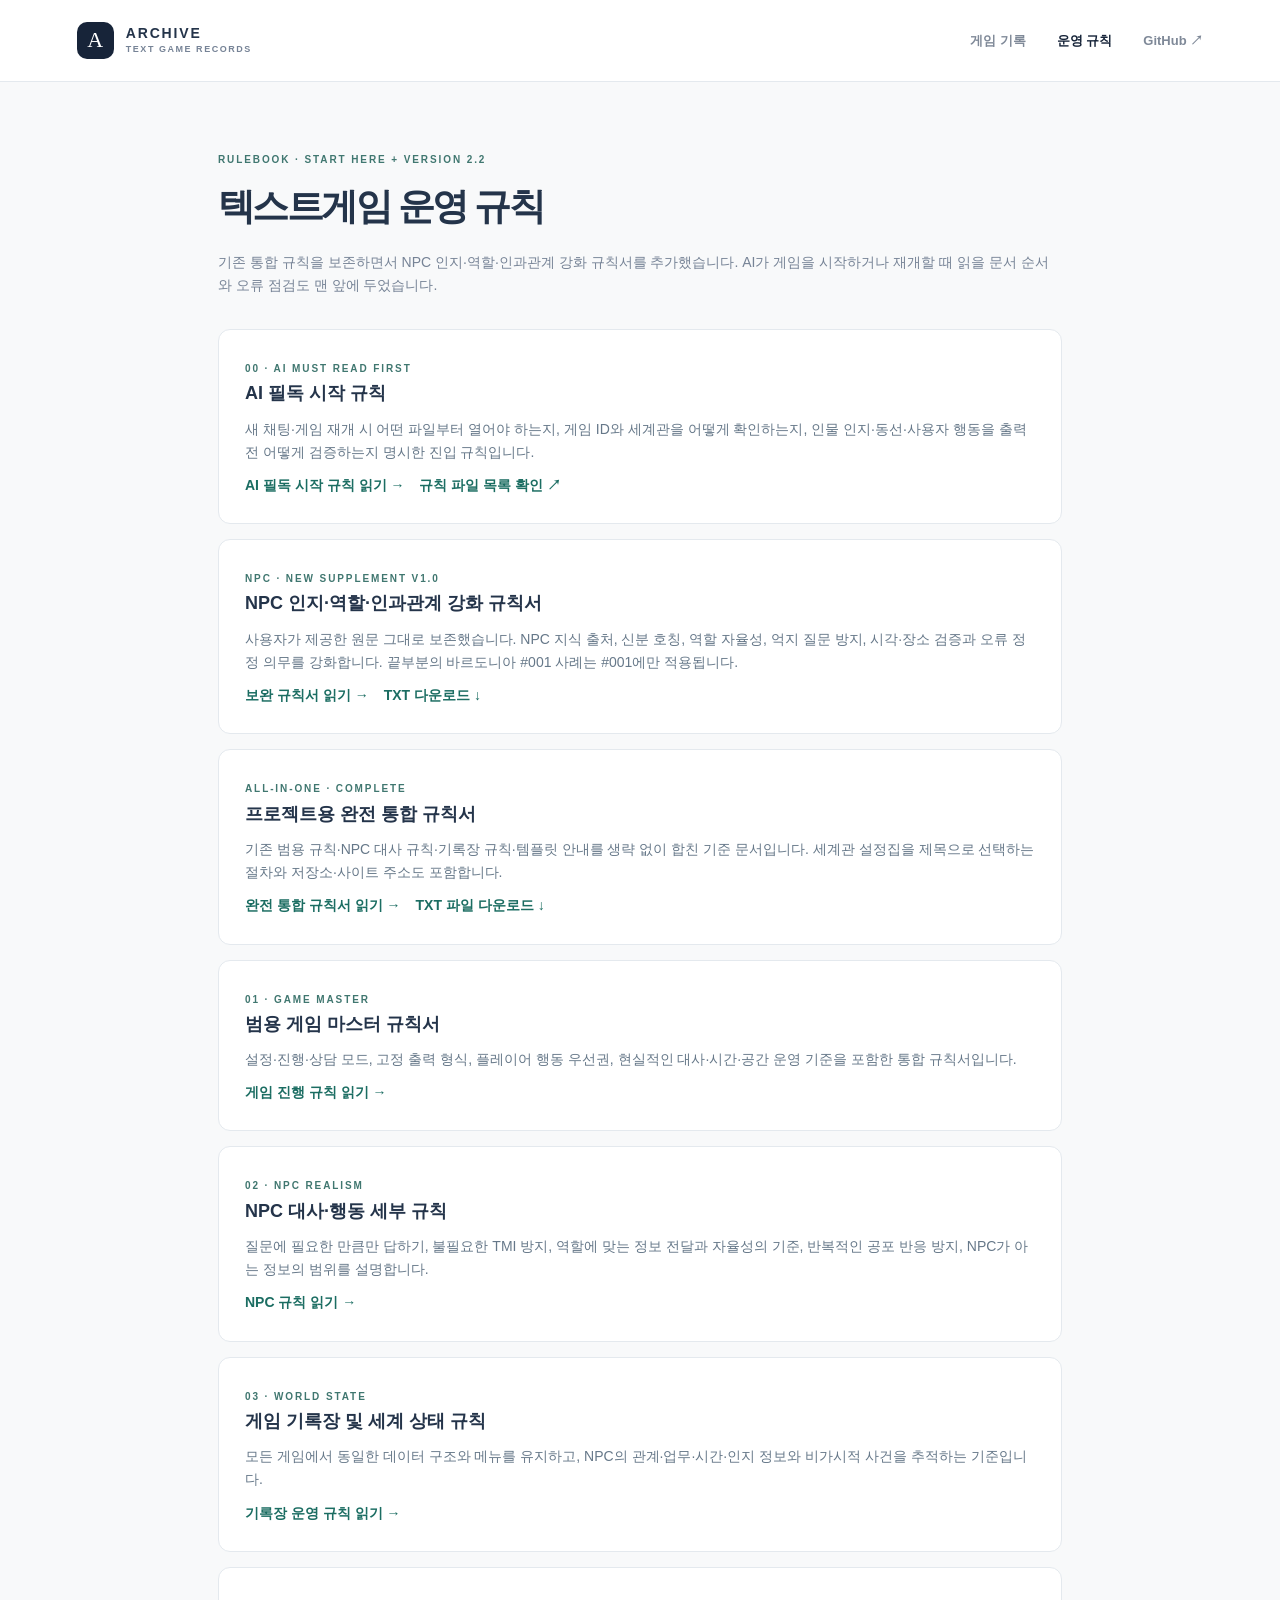
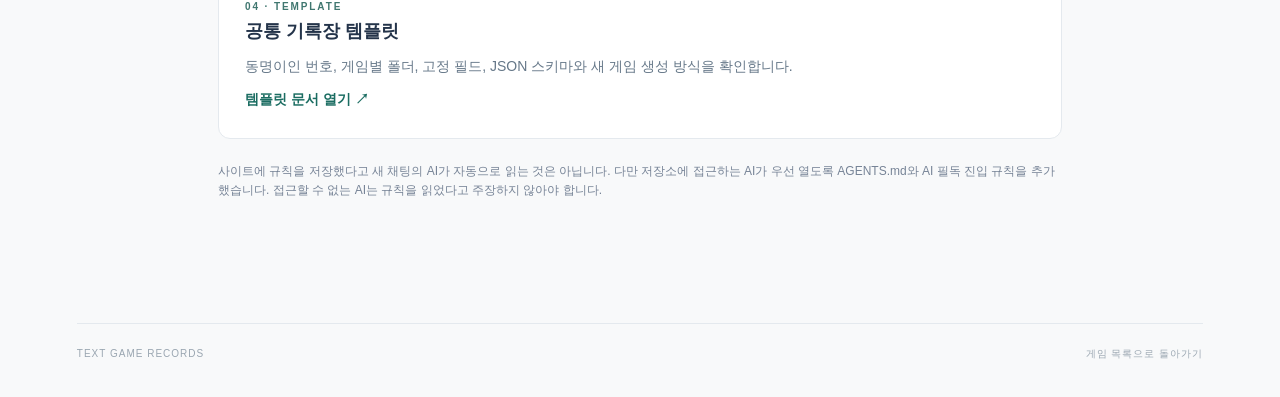
==== commit 5cf1bcd1: "Expose mandatory AI startup and NPC causality rulebook on rules website" ====
--- a/rules/index.html
+++ b/rules/index.html
@@ -1 +1 @@
-<!doctype html><html lang="ko"><head><meta charset="utf-8"><meta name="viewport" content="width=device-width,initial-scale=1"><title>운영 규칙 | Text Game Records</title><link rel="stylesheet" href="../assets/site.css"></head><body data-page="rules"><div class="site-shell"><header class="site-header"><a class="brand" href="../index.html"><span class="brand-mark">A</span><span><b>ARCHIVE</b><small>TEXT GAME RECORDS</small></span></a><nav class="top-nav"><a href="../index.html">게임 기록</a><a class="active" href="./index.html">운영 규칙</a><a href="https://github.com/tutle0123/text-game-records" target="_blank" rel="noopener noreferrer">GitHub ↗</a></nav></header><main class="rules-main"><span class="section-overline">RULEBOOK · VERSION 2.2</span><h1>텍스트게임 운영 규칙</h1><p class="lede">기존 범용 게임 규칙을 보존하고, 실제 플레이에서 드러난 NPC의 불필요한 장황한 보고·과잉 해명·정보 인지 오류를 예방하는 규칙을 추가했습니다. 모든 게임에 공통으로 적용됩니다.</p><div class="rule-grid"><section class="rule-card"><span class="section-overline">ALL-IN-ONE · COMPLETE</span><h2>프로젝트용 완전 통합 규칙서</h2><p>기존 범용 규칙·NPC 대사 규칙·기록장 규칙·템플릿 안내를 생략 없이 합친 기준 문서입니다. 세계관 설정집을 제목으로 선택하는 절차와 저장소·사이트 주소도 포함합니다.</p><a href="./reader.html?doc=complete-rulebook">완전 통합 규칙서 읽기 →</a><a href="./complete-rulebook.txt" download="범용_텍스트게임_최종통합규칙서.txt" style="display:inline-block;margin-left:15px">TXT 파일 다운로드 ↓</a></section><section class="rule-card"><span class="section-overline">01 · GAME MASTER</span><h2>범용 게임 마스터 규칙서</h2><p>설정·진행·상담 모드, 고정 출력 형식, 플레이어 행동 우선권, 현실적인 대사·시간·공간 운영 기준을 포함한 통합 규칙서입니다.</p><a href="./reader.html?doc=game-rules">게임 진행 규칙 읽기 →</a></section><section class="rule-card"><span class="section-overline">02 · NPC REALISM</span><h2>NPC 대사·행동 세부 규칙</h2><p>질문에 필요한 만큼만 답하기, 불필요한 TMI 방지, 역할에 맞는 정보 전달과 자율성의 기준, 반복적인 공포 반응 방지, NPC가 아는 정보의 범위를 설명합니다.</p><a href="./reader.html?doc=npc-interaction">NPC 규칙 읽기 →</a></section><section class="rule-card"><span class="section-overline">03 · WORLD STATE</span><h2>게임 기록장 및 세계 상태 규칙</h2><p>모든 게임에서 동일한 데이터 구조와 메뉴를 유지하고, NPC의 관계·업무·시간·인지 정보와 비가시적 사건을 추적하는 기준입니다.</p><a href="./reader.html?doc=record-system">기록장 운영 규칙 읽기 →</a></section><section class="rule-card"><span class="section-overline">04 · TEMPLATE</span><h2>공통 기록장 템플릿</h2><p>동명이인 번호, 게임별 폴더, 고정 필드, JSON 스키마와 새 게임 생성 방식을 확인합니다.</p><a href="https://github.com/tutle0123/text-game-records/blob/main/templates/README.md" target="_blank" rel="noopener noreferrer">템플릿 문서 열기 ↗</a></section></div><p style="margin-top:23px;color:#768396;font-size:12px">규칙이 웹사이트에 저장되어 있더라도 새 채팅에서 자동 적용되는 것은 아닙니다. 게임 프로젝트에 범용 규칙을 두고, 게임 시작·재개 시 해당 세계관과 GitHub 기록을 확인하도록 운영합니다.</p></main><footer class="site-footer"><span>TEXT GAME RECORDS</span><a href="../index.html">게임 목록으로 돌아가기</a></footer></div></body></html>+<!doctype html><html lang="ko"><head><meta charset="utf-8"><meta name="viewport" content="width=device-width,initial-scale=1"><title>운영 규칙 | Text Game Records</title><link rel="stylesheet" href="../assets/site.css"></head><body data-page="rules"><div class="site-shell"><header class="site-header"><a class="brand" href="../index.html"><span class="brand-mark">A</span><span><b>ARCHIVE</b><small>TEXT GAME RECORDS</small></span></a><nav class="top-nav"><a href="../index.html">게임 기록</a><a class="active" href="./index.html">운영 규칙</a><a href="https://github.com/tutle0123/text-game-records" target="_blank" rel="noopener noreferrer">GitHub ↗</a></nav></header><main class="rules-main"><span class="section-overline">RULEBOOK · START HERE + VERSION 2.2</span><h1>텍스트게임 운영 규칙</h1><p class="lede">기존 통합 규칙을 보존하면서 NPC 인지·역할·인과관계 강화 규칙서를 추가했습니다. AI가 게임을 시작하거나 재개할 때 읽을 문서 순서와 오류 점검도 맨 앞에 두었습니다.</p><div class="rule-grid"><section class="rule-card"><span class="section-overline">00 · AI MUST READ FIRST</span><h2>AI 필독 시작 규칙</h2><p>새 채팅·게임 재개 시 어떤 파일부터 열어야 하는지, 게임 ID와 세계관을 어떻게 확인하는지, 인물 인지·동선·사용자 행동을 출력 전 어떻게 검증하는지 명시한 진입 규칙입니다.</p><a href="./reader.html?doc=ai-start">AI 필독 시작 규칙 읽기 →</a><a href="./manifest.json" style="display:inline-block;margin-left:15px">규칙 파일 목록 확인 ↗</a></section><section class="rule-card"><span class="section-overline">NPC · NEW SUPPLEMENT V1.0</span><h2>NPC 인지·역할·인과관계 강화 규칙서</h2><p>사용자가 제공한 원문 그대로 보존했습니다. NPC 지식 출처, 신분 호칭, 역할 자율성, 억지 질문 방지, 시각·장소 검증과 오류 정정 의무를 강화합니다. 끝부분의 바르도니아 #001 사례는 #001에만 적용됩니다.</p><a href="./reader.html?doc=npc-causality">보완 규칙서 읽기 →</a><a href="./npc-causality-v1.0.txt" download="NPC 인지·역할·인과관계 강화 규칙서 v1.0.txt" style="display:inline-block;margin-left:15px">TXT 다운로드 ↓</a></section><section class="rule-card"><span class="section-overline">ALL-IN-ONE · COMPLETE</span><h2>프로젝트용 완전 통합 규칙서</h2><p>기존 범용 규칙·NPC 대사 규칙·기록장 규칙·템플릿 안내를 생략 없이 합친 기준 문서입니다. 세계관 설정집을 제목으로 선택하는 절차와 저장소·사이트 주소도 포함합니다.</p><a href="./reader.html?doc=complete-rulebook">완전 통합 규칙서 읽기 →</a><a href="./complete-rulebook.txt" download="범용_텍스트게임_최종통합규칙서.txt" style="display:inline-block;margin-left:15px">TXT 파일 다운로드 ↓</a></section><section class="rule-card"><span class="section-overline">01 · GAME MASTER</span><h2>범용 게임 마스터 규칙서</h2><p>설정·진행·상담 모드, 고정 출력 형식, 플레이어 행동 우선권, 현실적인 대사·시간·공간 운영 기준을 포함한 통합 규칙서입니다.</p><a href="./reader.html?doc=game-rules">게임 진행 규칙 읽기 →</a></section><section class="rule-card"><span class="section-overline">02 · NPC REALISM</span><h2>NPC 대사·행동 세부 규칙</h2><p>질문에 필요한 만큼만 답하기, 불필요한 TMI 방지, 역할에 맞는 정보 전달과 자율성의 기준, 반복적인 공포 반응 방지, NPC가 아는 정보의 범위를 설명합니다.</p><a href="./reader.html?doc=npc-interaction">NPC 규칙 읽기 →</a></section><section class="rule-card"><span class="section-overline">03 · WORLD STATE</span><h2>게임 기록장 및 세계 상태 규칙</h2><p>모든 게임에서 동일한 데이터 구조와 메뉴를 유지하고, NPC의 관계·업무·시간·인지 정보와 비가시적 사건을 추적하는 기준입니다.</p><a href="./reader.html?doc=record-system">기록장 운영 규칙 읽기 →</a></section><section class="rule-card"><span class="section-overline">04 · TEMPLATE</span><h2>공통 기록장 템플릿</h2><p>동명이인 번호, 게임별 폴더, 고정 필드, JSON 스키마와 새 게임 생성 방식을 확인합니다.</p><a href="https://github.com/tutle0123/text-game-records/blob/main/templates/README.md" target="_blank" rel="noopener noreferrer">템플릿 문서 열기 ↗</a></section></div><p style="margin-top:23px;color:#768396;font-size:12px">사이트에 규칙을 저장했다고 새 채팅의 AI가 자동으로 읽는 것은 아닙니다. 다만 저장소에 접근하는 AI가 우선 열도록 AGENTS.md와 AI 필독 진입 규칙을 추가했습니다. 접근할 수 없는 AI는 규칙을 읽었다고 주장하지 않아야 합니다.</p></main><footer class="site-footer"><span>TEXT GAME RECORDS</span><a href="../index.html">게임 목록으로 돌아가기</a></footer></div></body></html>
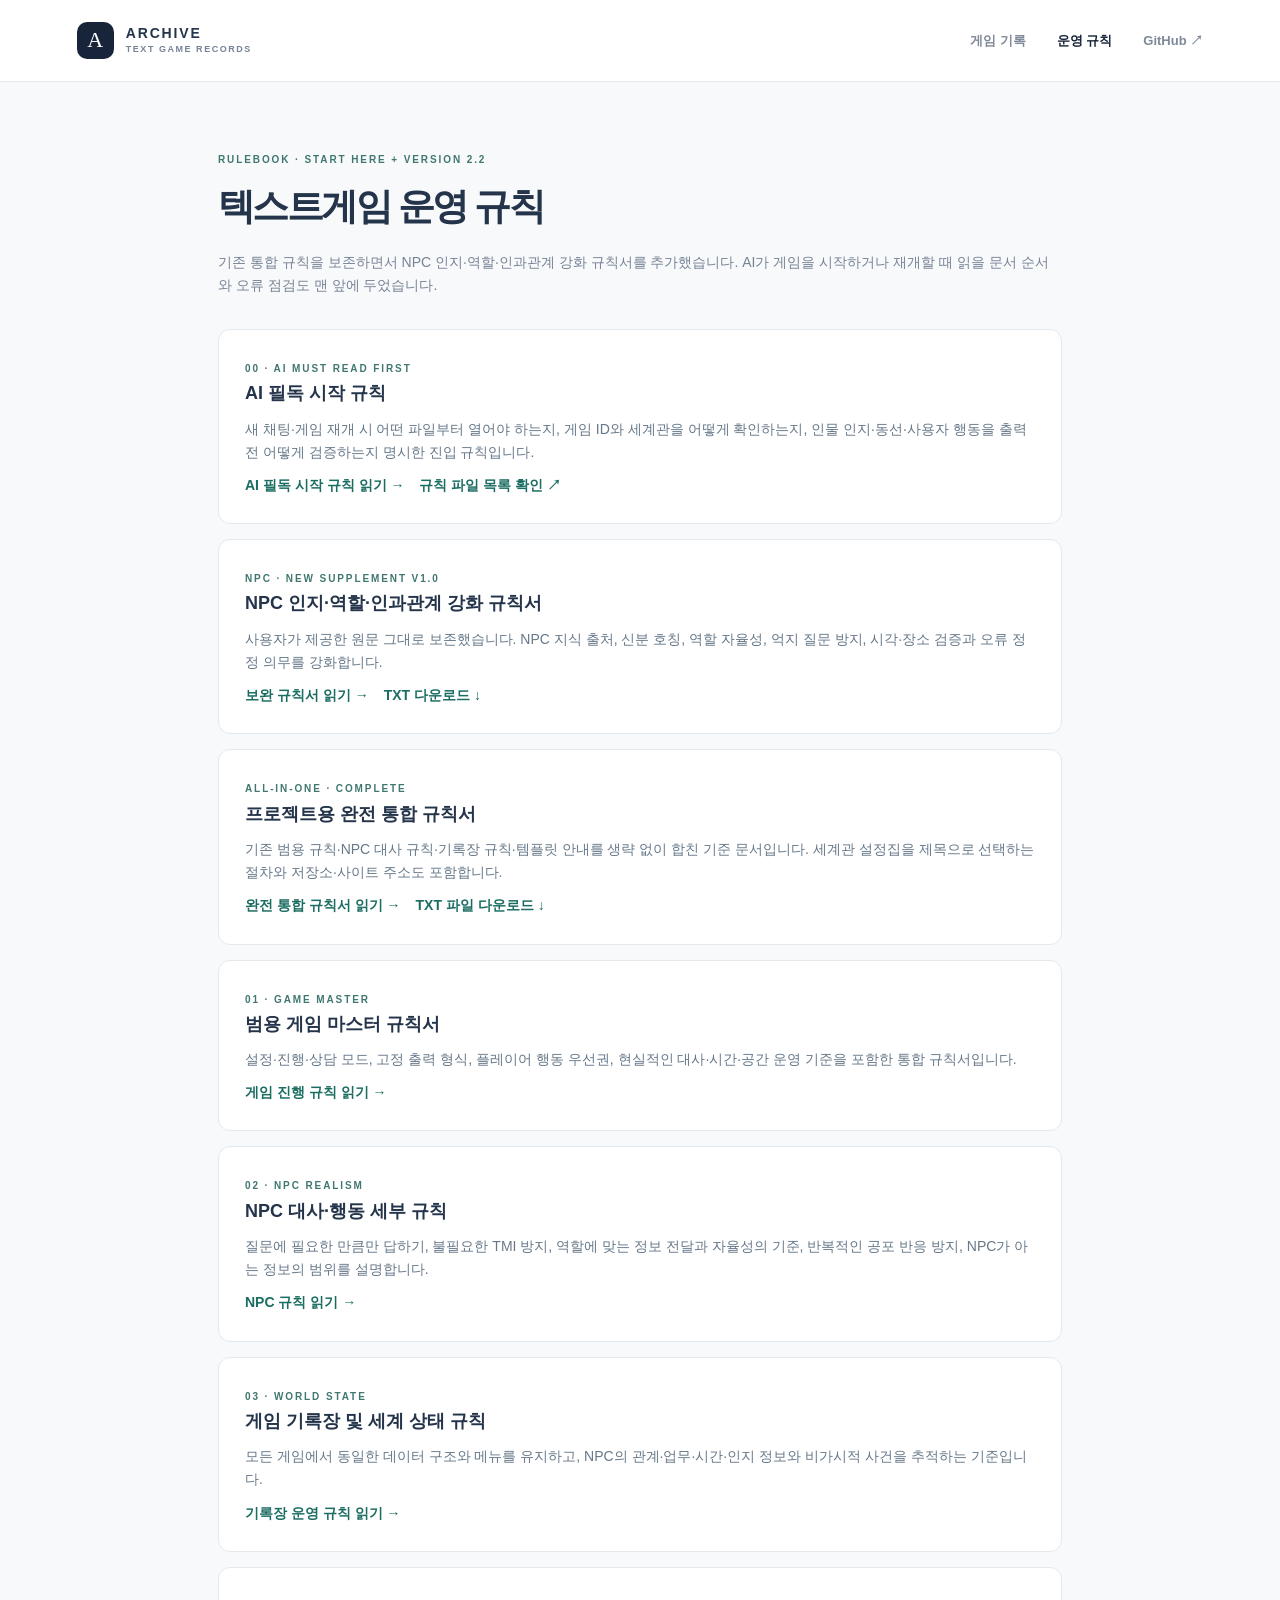
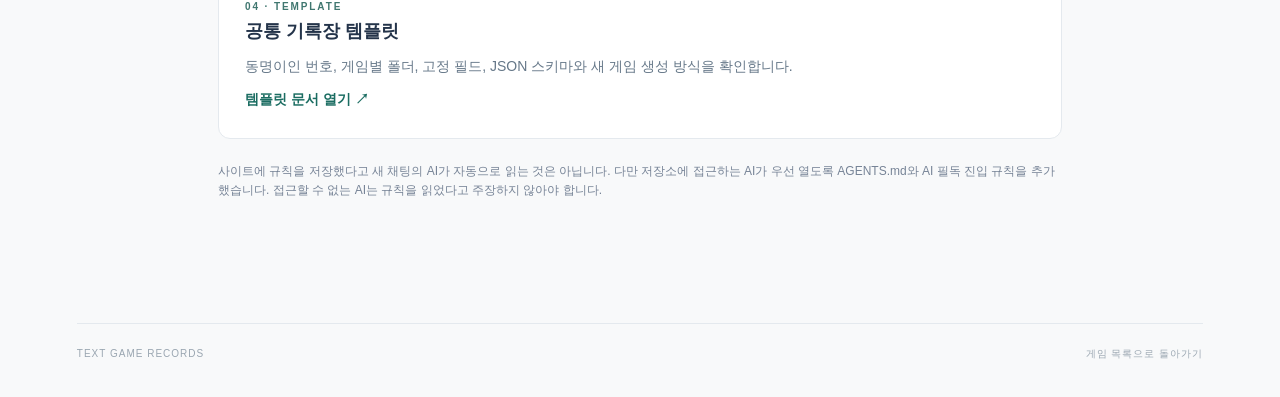
==== commit 0fad75b2: "Remove Leon Belov 001 scene example from NPC causality rules Generalize the rank/position awareness " ====
--- a/rules/index.html
+++ b/rules/index.html
@@ -1 +1 @@
-<!doctype html><html lang="ko"><head><meta charset="utf-8"><meta name="viewport" content="width=device-width,initial-scale=1"><title>운영 규칙 | Text Game Records</title><link rel="stylesheet" href="../assets/site.css"></head><body data-page="rules"><div class="site-shell"><header class="site-header"><a class="brand" href="../index.html"><span class="brand-mark">A</span><span><b>ARCHIVE</b><small>TEXT GAME RECORDS</small></span></a><nav class="top-nav"><a href="../index.html">게임 기록</a><a class="active" href="./index.html">운영 규칙</a><a href="https://github.com/tutle0123/text-game-records" target="_blank" rel="noopener noreferrer">GitHub ↗</a></nav></header><main class="rules-main"><span class="section-overline">RULEBOOK · START HERE + VERSION 2.2</span><h1>텍스트게임 운영 규칙</h1><p class="lede">기존 통합 규칙을 보존하면서 NPC 인지·역할·인과관계 강화 규칙서를 추가했습니다. AI가 게임을 시작하거나 재개할 때 읽을 문서 순서와 오류 점검도 맨 앞에 두었습니다.</p><div class="rule-grid"><section class="rule-card"><span class="section-overline">00 · AI MUST READ FIRST</span><h2>AI 필독 시작 규칙</h2><p>새 채팅·게임 재개 시 어떤 파일부터 열어야 하는지, 게임 ID와 세계관을 어떻게 확인하는지, 인물 인지·동선·사용자 행동을 출력 전 어떻게 검증하는지 명시한 진입 규칙입니다.</p><a href="./reader.html?doc=ai-start">AI 필독 시작 규칙 읽기 →</a><a href="./manifest.json" style="display:inline-block;margin-left:15px">규칙 파일 목록 확인 ↗</a></section><section class="rule-card"><span class="section-overline">NPC · NEW SUPPLEMENT V1.0</span><h2>NPC 인지·역할·인과관계 강화 규칙서</h2><p>사용자가 제공한 원문 그대로 보존했습니다. NPC 지식 출처, 신분 호칭, 역할 자율성, 억지 질문 방지, 시각·장소 검증과 오류 정정 의무를 강화합니다. 끝부분의 바르도니아 #001 사례는 #001에만 적용됩니다.</p><a href="./reader.html?doc=npc-causality">보완 규칙서 읽기 →</a><a href="./npc-causality-v1.0.txt" download="NPC 인지·역할·인과관계 강화 규칙서 v1.0.txt" style="display:inline-block;margin-left:15px">TXT 다운로드 ↓</a></section><section class="rule-card"><span class="section-overline">ALL-IN-ONE · COMPLETE</span><h2>프로젝트용 완전 통합 규칙서</h2><p>기존 범용 규칙·NPC 대사 규칙·기록장 규칙·템플릿 안내를 생략 없이 합친 기준 문서입니다. 세계관 설정집을 제목으로 선택하는 절차와 저장소·사이트 주소도 포함합니다.</p><a href="./reader.html?doc=complete-rulebook">완전 통합 규칙서 읽기 →</a><a href="./complete-rulebook.txt" download="범용_텍스트게임_최종통합규칙서.txt" style="display:inline-block;margin-left:15px">TXT 파일 다운로드 ↓</a></section><section class="rule-card"><span class="section-overline">01 · GAME MASTER</span><h2>범용 게임 마스터 규칙서</h2><p>설정·진행·상담 모드, 고정 출력 형식, 플레이어 행동 우선권, 현실적인 대사·시간·공간 운영 기준을 포함한 통합 규칙서입니다.</p><a href="./reader.html?doc=game-rules">게임 진행 규칙 읽기 →</a></section><section class="rule-card"><span class="section-overline">02 · NPC REALISM</span><h2>NPC 대사·행동 세부 규칙</h2><p>질문에 필요한 만큼만 답하기, 불필요한 TMI 방지, 역할에 맞는 정보 전달과 자율성의 기준, 반복적인 공포 반응 방지, NPC가 아는 정보의 범위를 설명합니다.</p><a href="./reader.html?doc=npc-interaction">NPC 규칙 읽기 →</a></section><section class="rule-card"><span class="section-overline">03 · WORLD STATE</span><h2>게임 기록장 및 세계 상태 규칙</h2><p>모든 게임에서 동일한 데이터 구조와 메뉴를 유지하고, NPC의 관계·업무·시간·인지 정보와 비가시적 사건을 추적하는 기준입니다.</p><a href="./reader.html?doc=record-system">기록장 운영 규칙 읽기 →</a></section><section class="rule-card"><span class="section-overline">04 · TEMPLATE</span><h2>공통 기록장 템플릿</h2><p>동명이인 번호, 게임별 폴더, 고정 필드, JSON 스키마와 새 게임 생성 방식을 확인합니다.</p><a href="https://github.com/tutle0123/text-game-records/blob/main/templates/README.md" target="_blank" rel="noopener noreferrer">템플릿 문서 열기 ↗</a></section></div><p style="margin-top:23px;color:#768396;font-size:12px">사이트에 규칙을 저장했다고 새 채팅의 AI가 자동으로 읽는 것은 아닙니다. 다만 저장소에 접근하는 AI가 우선 열도록 AGENTS.md와 AI 필독 진입 규칙을 추가했습니다. 접근할 수 없는 AI는 규칙을 읽었다고 주장하지 않아야 합니다.</p></main><footer class="site-footer"><span>TEXT GAME RECORDS</span><a href="../index.html">게임 목록으로 돌아가기</a></footer></div></body></html>+<!doctype html><html lang="ko"><head><meta charset="utf-8"><meta name="viewport" content="width=device-width,initial-scale=1"><title>운영 규칙 | Text Game Records</title><link rel="stylesheet" href="../assets/site.css"></head><body data-page="rules"><div class="site-shell"><header class="site-header"><a class="brand" href="../index.html"><span class="brand-mark">A</span><span><b>ARCHIVE</b><small>TEXT GAME RECORDS</small></span></a><nav class="top-nav"><a href="../index.html">게임 기록</a><a class="active" href="./index.html">운영 규칙</a><a href="https://github.com/tutle0123/text-game-records" target="_blank" rel="noopener noreferrer">GitHub ↗</a></nav></header><main class="rules-main"><span class="section-overline">RULEBOOK · START HERE + VERSION 2.2</span><h1>텍스트게임 운영 규칙</h1><p class="lede">기존 통합 규칙을 보존하면서 NPC 인지·역할·인과관계 강화 규칙서를 추가했습니다. AI가 게임을 시작하거나 재개할 때 읽을 문서 순서와 오류 점검도 맨 앞에 두었습니다.</p><div class="rule-grid"><section class="rule-card"><span class="section-overline">00 · AI MUST READ FIRST</span><h2>AI 필독 시작 규칙</h2><p>새 채팅·게임 재개 시 어떤 파일부터 열어야 하는지, 게임 ID와 세계관을 어떻게 확인하는지, 인물 인지·동선·사용자 행동을 출력 전 어떻게 검증하는지 명시한 진입 규칙입니다.</p><a href="./reader.html?doc=ai-start">AI 필독 시작 규칙 읽기 →</a><a href="./manifest.json" style="display:inline-block;margin-left:15px">규칙 파일 목록 확인 ↗</a></section><section class="rule-card"><span class="section-overline">NPC · NEW SUPPLEMENT V1.0</span><h2>NPC 인지·역할·인과관계 강화 규칙서</h2><p>사용자가 제공한 원문 그대로 보존했습니다. NPC 지식 출처, 신분 호칭, 역할 자율성, 억지 질문 방지, 시각·장소 검증과 오류 정정 의무를 강화합니다.</p><a href="./reader.html?doc=npc-causality">보완 규칙서 읽기 →</a><a href="./npc-causality-v1.0.txt" download="NPC 인지·역할·인과관계 강화 규칙서 v1.0.txt" style="display:inline-block;margin-left:15px">TXT 다운로드 ↓</a></section><section class="rule-card"><span class="section-overline">ALL-IN-ONE · COMPLETE</span><h2>프로젝트용 완전 통합 규칙서</h2><p>기존 범용 규칙·NPC 대사 규칙·기록장 규칙·템플릿 안내를 생략 없이 합친 기준 문서입니다. 세계관 설정집을 제목으로 선택하는 절차와 저장소·사이트 주소도 포함합니다.</p><a href="./reader.html?doc=complete-rulebook">완전 통합 규칙서 읽기 →</a><a href="./complete-rulebook.txt" download="범용_텍스트게임_최종통합규칙서.txt" style="display:inline-block;margin-left:15px">TXT 파일 다운로드 ↓</a></section><section class="rule-card"><span class="section-overline">01 · GAME MASTER</span><h2>범용 게임 마스터 규칙서</h2><p>설정·진행·상담 모드, 고정 출력 형식, 플레이어 행동 우선권, 현실적인 대사·시간·공간 운영 기준을 포함한 통합 규칙서입니다.</p><a href="./reader.html?doc=game-rules">게임 진행 규칙 읽기 →</a></section><section class="rule-card"><span class="section-overline">02 · NPC REALISM</span><h2>NPC 대사·행동 세부 규칙</h2><p>질문에 필요한 만큼만 답하기, 불필요한 TMI 방지, 역할에 맞는 정보 전달과 자율성의 기준, 반복적인 공포 반응 방지, NPC가 아는 정보의 범위를 설명합니다.</p><a href="./reader.html?doc=npc-interaction">NPC 규칙 읽기 →</a></section><section class="rule-card"><span class="section-overline">03 · WORLD STATE</span><h2>게임 기록장 및 세계 상태 규칙</h2><p>모든 게임에서 동일한 데이터 구조와 메뉴를 유지하고, NPC의 관계·업무·시간·인지 정보와 비가시적 사건을 추적하는 기준입니다.</p><a href="./reader.html?doc=record-system">기록장 운영 규칙 읽기 →</a></section><section class="rule-card"><span class="section-overline">04 · TEMPLATE</span><h2>공통 기록장 템플릿</h2><p>동명이인 번호, 게임별 폴더, 고정 필드, JSON 스키마와 새 게임 생성 방식을 확인합니다.</p><a href="https://github.com/tutle0123/text-game-records/blob/main/templates/README.md" target="_blank" rel="noopener noreferrer">템플릿 문서 열기 ↗</a></section></div><p style="margin-top:23px;color:#768396;font-size:12px">사이트에 규칙을 저장했다고 새 채팅의 AI가 자동으로 읽는 것은 아닙니다. 다만 저장소에 접근하는 AI가 우선 열도록 AGENTS.md와 AI 필독 진입 규칙을 추가했습니다. 접근할 수 없는 AI는 규칙을 읽었다고 주장하지 않아야 합니다.</p></main><footer class="site-footer"><span>TEXT GAME RECORDS</span><a href="../index.html">게임 목록으로 돌아가기</a></footer></div></body></html>
